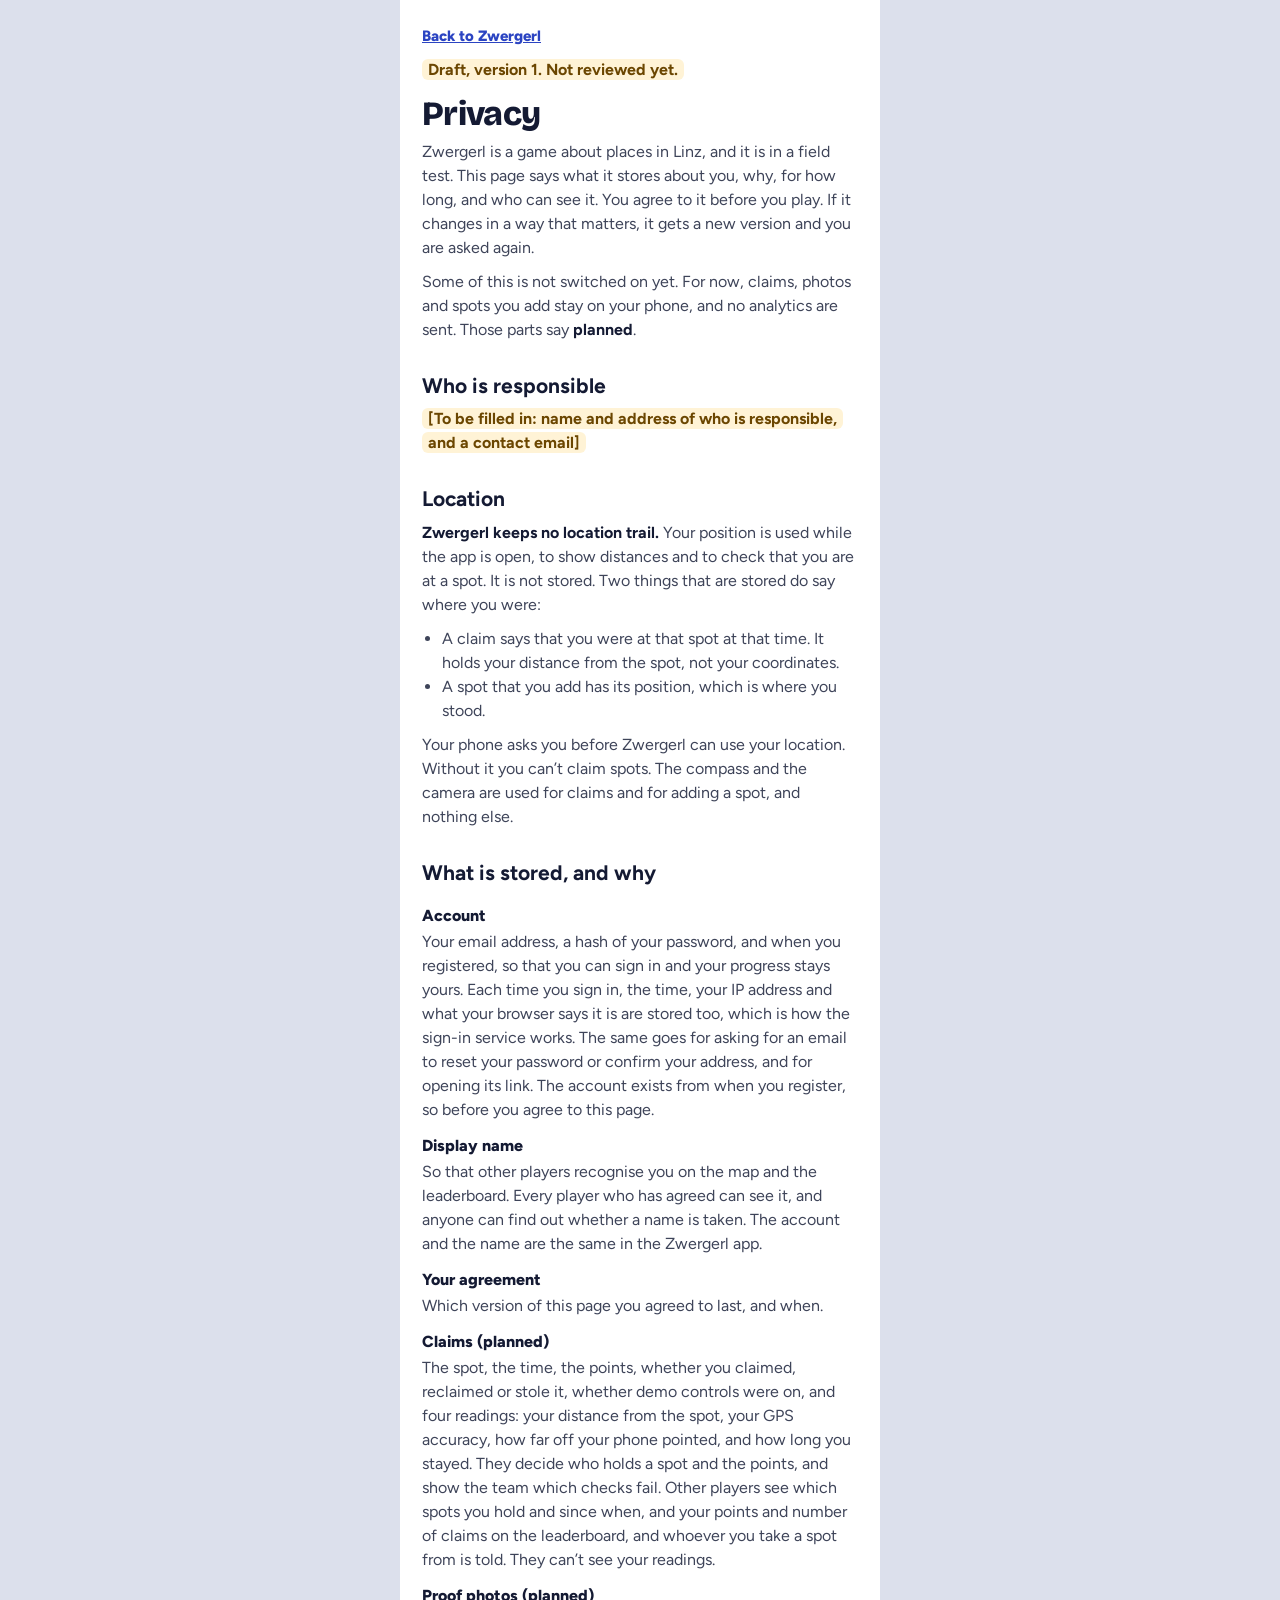
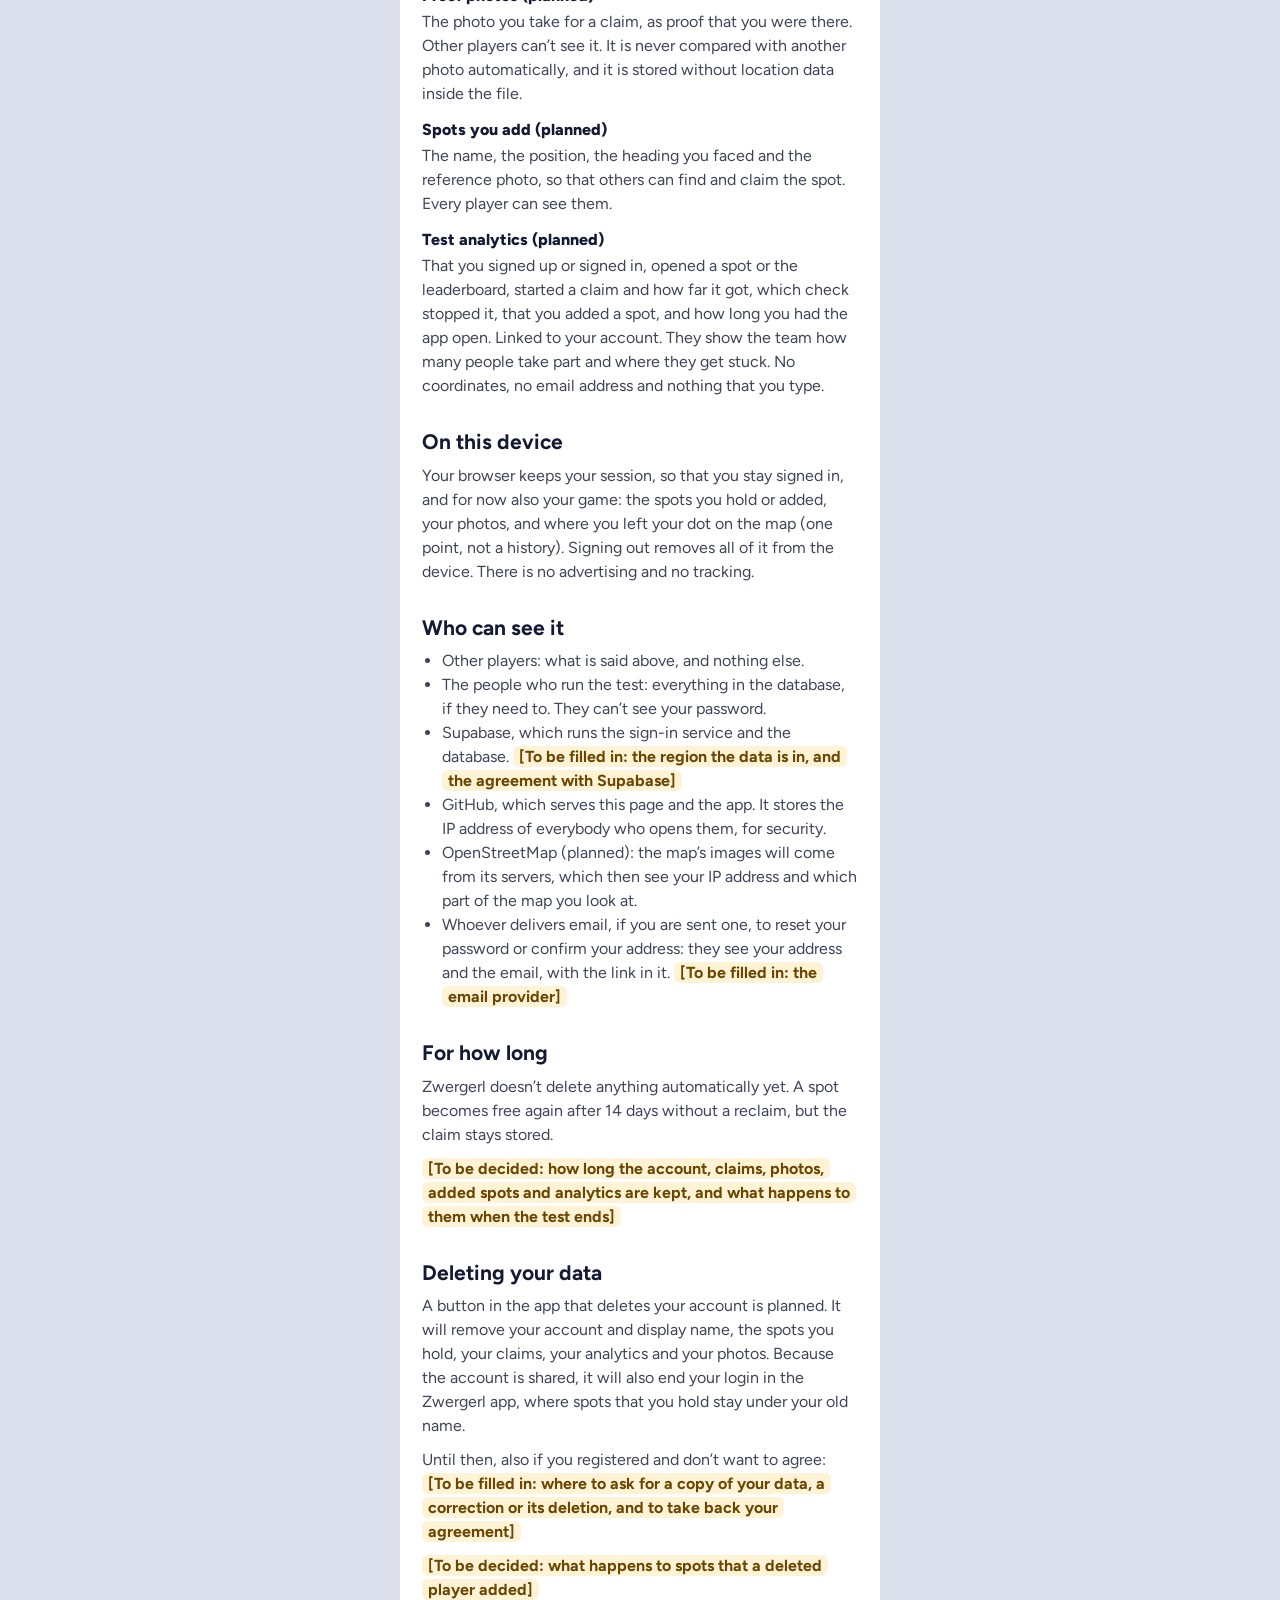
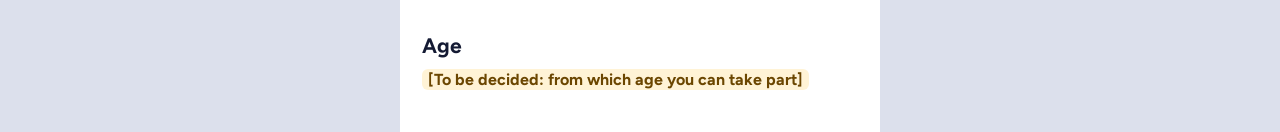
==== privacy.html @ a7a748b4 "Publish 9883a05" ====
<!doctype html>
<html lang="en">
<head>
<meta charset="utf-8">
<meta name="viewport" content="width=device-width, initial-scale=1, viewport-fit=cover">
<meta name="theme-color" content="#2B44C2">
<link rel="icon" href="data:image/svg+xml,%3Csvg xmlns='http://www.w3.org/2000/svg' viewBox='0 0 40 44'%3E%3Cpath d='M20 42C20 42 6 28 6 20a14 14 0 0 1 28 0c0 8-14 22-14 22z' fill='%23FFD21F'/%3E%3Cpath d='M20 1l11 15q-11 4-22 0z' fill='%23E5007D'/%3E%3Ccircle cx='20' cy='24' r='4' fill='%231E3FAE'/%3E%3C/svg%3E">
<link rel="manifest" href="/manifest.webmanifest">
<title>Privacy · Zwergerl Linz</title>
  <link rel="stylesheet" crossorigin href="/assets/styles-BQ8eX4RV.css">
</head>
<body>
<main class="privacy">
  <p><a class="textlink" href="/">Back to Zwergerl</a></p>
  <p><mark>Draft, version 1. Not reviewed yet.</mark></p>
  <h1 class="disp">Privacy</h1>
  <p>Zwergerl is a game about places in Linz, and it is in a field test. This page says what it stores about you, why, for how long, and who can see it. You agree to it before you play. If it changes in a way that matters, it gets a new version and you are asked again.</p>
  <p>Some of this is not switched on yet. For now, claims, photos and spots you add stay on your phone, and no analytics are sent. Those parts say <strong>planned</strong>.</p>

  <h2>Who is responsible</h2>
  <p><mark>[To be filled in: name and address of who is responsible, and a contact email]</mark></p>

  <h2>Location</h2>
  <p><strong>Zwergerl keeps no location trail.</strong> Your position is used while the app is open, to show distances and to check that you are at a spot. It is not stored. Two things that are stored do say where you were:</p>
  <ul>
    <li>A claim says that you were at that spot at that time. It holds your distance from the spot, not your coordinates.</li>
    <li>A spot that you add has its position, which is where you stood.</li>
  </ul>
  <p>Your phone asks you before Zwergerl can use your location. Without it you can’t claim spots. The compass and the camera are used for claims and for adding a spot, and nothing else.</p>

  <h2>What is stored, and why</h2>
  <dl>
    <dt>Account</dt>
    <dd>Your email address, a hash of your password, and when you registered, so that you can sign in and your progress stays yours. Each time you sign in, the time, your IP address and what your browser says it is are stored too, which is how the sign-in service works. The same goes for asking for an email to reset your password or confirm your address, and for opening its link. The account exists from when you register, so before you agree to this page.</dd>
    <dt>Display name</dt>
    <dd>So that other players recognise you on the map and the leaderboard. Every player who has agreed can see it, and anyone can find out whether a name is taken. The account and the name are the same in the Zwergerl app.</dd>
    <dt>Your agreement</dt>
    <dd>Which version of this page you agreed to last, and when.</dd>
    <dt>Claims (planned)</dt>
    <dd>The spot, the time, the points, whether you claimed, reclaimed or stole it, whether demo controls were on, and four readings: your distance from the spot, your GPS accuracy, how far off your phone pointed, and how long you stayed. They decide who holds a spot and the points, and show the team which checks fail. Other players see which spots you hold and since when, and your points and number of claims on the leaderboard, and whoever you take a spot from is told. They can’t see your readings.</dd>
    <dt>Proof photos (planned)</dt>
    <dd>The photo you take for a claim, as proof that you were there. Other players can’t see it. It is never compared with another photo automatically, and it is stored without location data inside the file.</dd>
    <dt>Spots you add (planned)</dt>
    <dd>The name, the position, the heading you faced and the reference photo, so that others can find and claim the spot. Every player can see them.</dd>
    <dt>Test analytics (planned)</dt>
    <dd>That you signed up or signed in, opened a spot or the leaderboard, started a claim and how far it got, which check stopped it, that you added a spot, and how long you had the app open. Linked to your account. They show the team how many people take part and where they get stuck. No coordinates, no email address and nothing that you type.</dd>
  </dl>

  <h2>On this device</h2>
  <p>Your browser keeps your session, so that you stay signed in, and for now also your game: the spots you hold or added, your photos, and where you left your dot on the map (one point, not a history). Signing out removes all of it from the device. There is no advertising and no tracking.</p>

  <h2>Who can see it</h2>
  <ul>
    <li>Other players: what is said above, and nothing else.</li>
    <li>The people who run the test: everything in the database, if they need to. They can’t see your password.</li>
    <li>Supabase, which runs the sign-in service and the database. <mark>[To be filled in: the region the data is in, and the agreement with Supabase]</mark></li>
    <li>GitHub, which serves this page and the app. It stores the IP address of everybody who opens them, for security.</li>
    <li>OpenStreetMap (planned): the map’s images will come from its servers, which then see your IP address and which part of the map you look at.</li>
    <li>Whoever delivers email, if you are sent one, to reset your password or confirm your address: they see your address and the email, with the link in it. <mark>[To be filled in: the email provider]</mark></li>
  </ul>

  <h2>For how long</h2>
  <p>Zwergerl doesn’t delete anything automatically yet. A spot becomes free again after 14 days without a reclaim, but the claim stays stored.</p>
  <p><mark>[To be decided: how long the account, claims, photos, added spots and analytics are kept, and what happens to them when the test ends]</mark></p>

  <h2>Deleting your data</h2>
  <p>A button in the app that deletes your account is planned. It will remove your account and display name, the spots you hold, your claims, your analytics and your photos. Because the account is shared, it will also end your login in the Zwergerl app, where spots that you hold stay under your old name.</p>
  <p>Until then, also if you registered and don’t want to agree: <mark>[To be filled in: where to ask for a copy of your data, a correction or its deletion, and to take back your agreement]</mark></p>
  <p><mark>[To be decided: what happens to spots that a deleted player added]</mark></p>

  <h2>Age</h2>
  <p><mark>[To be decided: from which age you can take part]</mark></p>
</main>
</body>
</html>
---- assets/styles-BQ8eX4RV.css ----
@font-face{font-family:Bricolage Grotesque;font-style:normal;font-weight:600 800;font-display:swap;src:url(/assets/bricolage-grotesque-vietnamese-opsz-normal-D9N6E8K1.woff2)format("woff2");unicode-range:U+102-103,U+110-111,U+128-129,U+168-169,U+1A0-1A1,U+1AF-1B0,U+300-301,U+303-304,U+308-309,U+323,U+329,U+1EA0-1EF9,U+20AB}@font-face{font-family:Bricolage Grotesque;font-style:normal;font-weight:600 800;font-display:swap;src:url(/assets/bricolage-grotesque-latin-ext-opsz-normal-IcJDqblK.woff2)format("woff2");unicode-range:U+100-2BA,U+2BD-2C5,U+2C7-2CC,U+2CE-2D7,U+2DD-2FF,U+304,U+308,U+329,U+1D00-1DBF,U+1E00-1E9F,U+1EF2-1EFF,U+2020,U+20A0-20AB,U+20AD-20C0,U+2113,U+2C60-2C7F,U+A720-A7FF}@font-face{font-family:Bricolage Grotesque;font-style:normal;font-weight:600 800;font-display:swap;src:url(/assets/bricolage-grotesque-latin-opsz-normal-Cre6nC2_.woff2)format("woff2");unicode-range:U+??,U+131,U+152-153,U+2BB-2BC,U+2C6,U+2DA,U+2DC,U+304,U+308,U+329,U+2000-206F,U+20AC,U+2122,U+2191,U+2193,U+2212,U+2215,U+FEFF,U+FFFD}@font-face{font-family:Figtree;font-style:normal;font-weight:400 800;font-display:swap;src:url(/assets/figtree-latin-ext-wght-normal-DCwSJGxG.woff2)format("woff2");unicode-range:U+100-2BA,U+2BD-2C5,U+2C7-2CC,U+2CE-2D7,U+2DD-2FF,U+304,U+308,U+329,U+1D00-1DBF,U+1E00-1E9F,U+1EF2-1EFF,U+2020,U+20A0-20AB,U+20AD-20C0,U+2113,U+2C60-2C7F,U+A720-A7FF}@font-face{font-family:Figtree;font-style:normal;font-weight:400 800;font-display:swap;src:url(/assets/figtree-latin-wght-normal-D_ZTVpCC.woff2)format("woff2");unicode-range:U+??,U+131,U+152-153,U+2BB-2BC,U+2C6,U+2DA,U+2DC,U+304,U+308,U+329,U+2000-206F,U+20AC,U+2122,U+2191,U+2193,U+2212,U+2215,U+FEFF,U+FFFD}:root{--lightningcss-light:initial;--lightningcss-dark: ;color-scheme:light;--blue:#2b44c2;--deep:#1e3fae;--pink:#e5007d;--yellow:#ffd21f;--free:#8e93a3;--up:#d3d6df;--bg:#f3f5fb;--surface:#fff;--soft:#eef0f7;--field:#f8f9fd;--line:#d5d9e6;--line2:#c9cee0;--ink:#141a33;--ink2:#3e4459;--ink3:#565c70;--err:#b3122e;--errbg:#fdecef;--errbd:#f3b7c2;--errfg:#8e0e25;--ok:#1d8a45;--okbg:#e6f4ea;--okfg:#1d6b34;--warnbg:#fff3d6;--warnfg:#6b4600;--warnbd:#f0c36a;--demo:#fff0f7;--demofg:#8a0049;--gembg:#ffe3f1;--ytint:#fff6cc;--cam:#0e1222;--outer:#dce0ec;--display:"Bricolage Grotesque", ui-rounded, "Segoe UI", system-ui, sans-serif;--body:"Figtree", system-ui, -apple-system, "Segoe UI", sans-serif}html,body{height:100%;margin:0}body{padding:env(safe-area-inset-top,0px) 0 env(safe-area-inset-bottom,0px);background:var(--outer);color:var(--ink);font-family:var(--body);-webkit-font-smoothing:antialiased;-webkit-tap-highlight-color:transparent;overscroll-behavior:none;font-size:16px}*{box-sizing:border-box}button,input{font:inherit;color:inherit}button{cursor:pointer}button:disabled{cursor:not-allowed}:focus-visible{outline:3px solid var(--pink);outline-offset:2px}h1,h2,h3,p{margin:0}.app{background:var(--bg);max-width:480px;height:100%;margin:0 auto;position:relative;overflow:hidden}.layer{flex-direction:column;display:flex;position:absolute;inset:0}.scroll{-webkit-overflow-scrolling:touch;overflow-y:auto}.disp{font-family:var(--display);letter-spacing:-.02em;font-weight:800}.btn{background:var(--blue);color:#fff;border:0;border-radius:18px;justify-content:center;align-items:center;gap:10px;width:100%;height:58px;padding:0 16px;font-size:18px;font-weight:800;display:flex}.btn.y{background:var(--yellow);color:var(--ink)}.btn.off{color:#4a4f60;background:#e4e7f0;font-size:17px}.btn2{border:2px solid var(--line2);background:var(--surface);width:100%;height:50px;color:var(--ink);border-radius:16px;justify-content:center;align-items:center;gap:8px;font-size:16px;font-weight:700;display:flex}.demo{border:2px dashed var(--pink);background:var(--demo);width:100%;height:52px;color:var(--demofg);border-radius:16px;justify-content:center;align-items:center;gap:8px;font-size:15px;font-weight:800;display:flex}.circ{background:var(--soft);width:44px;height:44px;color:var(--ink);border:0;border-radius:50%;flex:none;justify-content:center;align-items:center;display:flex}.chip{white-space:nowrap;border-radius:999px;align-items:center;gap:7px;padding:5px 11px;font-size:14px;font-weight:700;display:inline-flex}.field{flex-direction:column;gap:6px;display:flex}.field label{font-size:14px;font-weight:700}.in{border:2px solid var(--line);background:var(--field);height:52px;color:var(--ink);border-radius:14px;width:100%;padding:0 14px;font-size:17px}.in.bad{border-color:var(--err)}.ferr{color:var(--err);font-size:14px;font-weight:600}.alert{background:var(--errbg);border:2px solid var(--errbd);color:var(--errfg);border-radius:14px;align-items:flex-start;gap:10px;padding:12px 14px;font-size:15px;font-weight:600;line-height:1.35;display:flex}.spinner{border:3px solid #ffffff59;border-top-color:#fff;border-radius:50%;flex:none;width:20px;height:20px;animation:.9s linear infinite zspin;display:inline-block}.spinner.dark{border-color:#dde1ee;border-top-color:var(--blue)}@keyframes zspin{to{transform:rotate(360deg)}}@keyframes zpulse{0%{opacity:.75;transform:scale(.5)}to{opacity:0;transform:scale(2.4)}}@keyframes zup{0%{opacity:0;transform:translateY(28px)}to{opacity:1;transform:none}}@keyframes zfade{0%{opacity:0}to{opacity:1}}@keyframes zflash{0%{opacity:.9}to{opacity:0}}@keyframes zpop{0%{opacity:0;transform:scale(.6)}60%{opacity:1;transform:scale(1.08)}to{transform:scale(1)}}@keyframes zshake{0%,to{transform:none}25%{transform:translate(-6px)}75%{transform:translate(6px)}}.zpulse{animation:1.8s ease-out infinite zpulse}.zup{animation:.28s cubic-bezier(.2,.8,.2,1) zup}.zfade{animation:.22s ease-out zfade}.zflash{animation:.5s ease-out forwards zflash}.zpop{animation:.45s cubic-bezier(.2,.8,.2,1) zpop}.zshake{animation:.35s ease-in-out 2 zshake}@media (prefers-reduced-motion:reduce){.zpulse,.zup,.zfade,.zpop,.zshake{animation:none}.spinner{animation-duration:2.5s}}.hero{background:var(--blue);color:#fff;flex:none;padding:52px 28px 76px;position:relative;overflow:hidden}.tp{border:4px solid #fff;border-radius:50% 50% 50% 0;position:absolute;transform:rotate(-45deg)}.authcard{background:var(--surface);border-radius:24px;margin:-48px 16px 16px;padding:20px;position:relative;box-shadow:0 12px 32px #141a331f}.tabs{background:var(--soft);border-radius:14px;grid-template-columns:repeat(2,minmax(0,1fr));gap:4px;padding:4px;display:grid}.tabs button{color:#4a4f60;background:0 0;border:0;border-radius:11px;height:44px;font-size:16px;font-weight:700}.tabs button[aria-pressed=true]{color:var(--ink);background:#fff;box-shadow:0 2px 6px #141a331f}.textlink{color:var(--blue);background:0 0;border:0;padding:10px 4px;font-size:15px;font-weight:800;text-decoration:underline}[data-a=resend]:disabled{color:var(--ink3);text-decoration:none}.consent{color:var(--ink2);flex-direction:column;gap:16px;padding:24px 22px 28px;font-size:16px;line-height:1.45;display:flex}.consent h2,.consent dt,.consent strong{color:var(--ink)}.consent dl{margin:0}.consent dt{font-weight:800}.consent dd{margin:2px 0 14px}.notrail{background:var(--soft);border-radius:18px;gap:12px;padding:14px;display:flex}.notrail svg{flex:none}.tick{background:var(--field);border:2px solid var(--line);min-height:44px;color:var(--ink);border-radius:14px;align-items:flex-start;gap:12px;padding:14px;font-weight:700;display:flex}.tick input{width:24px;height:24px;accent-color:var(--blue);flex:none;margin:0}mark{background:var(--warnbg);color:var(--warnfg);-webkit-box-decoration-break:clone;box-decoration-break:clone;border-radius:6px;padding:1px 6px;font-weight:700}.privacy{background:var(--surface);max-width:480px;min-height:100%;color:var(--ink2);margin:0 auto;padding:24px 22px 40px;font-size:16px;line-height:1.5}.privacy h1{color:var(--ink);margin:14px 0 8px;font-size:34px;line-height:1.05}.privacy h2{color:var(--ink);margin:28px 0 6px;font-size:21px}.privacy strong,.privacy dt{color:var(--ink)}.privacy p+p,.privacy p+ul,.privacy ul+p,.privacy dl+p{margin-top:10px}.privacy ul{margin:0;padding-left:20px}.privacy dt{margin-top:12px;font-weight:800}.privacy dd{margin:2px 0 0}.privacy .textlink{padding-left:0}.stage{width:390px;height:844px;transform:translate(-50%,-50%) scale(var(--s,1));transform-origin:50%;position:absolute;top:50%;left:50%}.stage svg.bg{pointer-events:none;width:790px;height:1244px;position:absolute;top:-200px;left:-200px}.mapbtn{cursor:default;background:0 0;border:0;padding:0;position:absolute;inset:-200px}.pin{background:0 0;border:0;width:44px;height:50px;padding:0;position:absolute}.pinhead{border:2.5px solid #fff;border-radius:50% 50% 50% 0;justify-content:center;align-items:center;width:30px;height:30px;transition:transform .15s;display:flex;position:absolute;top:7px;left:7px}.pindot{border-radius:50%;width:9px;height:9px}.gem{background:var(--pink);border:2px solid #fff;border-radius:2px;width:14px;height:14px;position:absolute;top:0;right:3px;transform:rotate(45deg)}.pinlabel{white-space:nowrap;background:var(--ink);color:#fff;border-radius:10px;padding:5px 10px;font-size:13px;font-weight:700;position:absolute;bottom:52px;left:50%;transform:translate(-50%)}.flash-ring{pointer-events:none;background:#e5007d59;border-radius:50%;width:60px;height:60px;position:absolute;top:-8px;left:-8px}.me{touch-action:none;cursor:grab;width:44px;height:44px;position:absolute}.me .core{background:var(--deep);border:4px solid #fff;border-radius:50%;width:22px;height:22px;position:absolute;top:11px;left:11px;box-shadow:0 2px 8px #141a3366}.me .halo{background:#2b44c259;border-radius:50%;position:absolute;inset:0}.topbar{background:var(--surface);z-index:20;border-radius:22px;flex-direction:column;gap:6px;padding:10px 10px 12px 16px;display:flex;position:absolute;top:12px;left:12px;right:12px;box-shadow:0 8px 24px #141a3324}.sq{background:var(--soft);width:44px;height:44px;color:var(--ink);border:0;border-radius:14px;flex:none;justify-content:center;align-items:center;display:flex}.sq.demo-b{border:2px dashed var(--pink);background:var(--demo);color:#a3005a}.banner{background:var(--surface);z-index:19;border-radius:18px;align-items:center;gap:12px;padding:12px 12px 12px 14px;display:flex;position:absolute;top:130px;left:12px;right:12px;box-shadow:0 6px 18px #141a331f}.fab{background:var(--surface);border:0;border-radius:16px;justify-content:center;align-items:center;width:50px;height:50px;display:flex;box-shadow:0 6px 16px #141a3329}.bottombar{z-index:14;gap:10px;display:flex;position:absolute;bottom:24px;left:12px;right:12px}.bottombar button{border:0;border-radius:20px;justify-content:center;align-items:center;gap:8px;height:60px;font-size:16px;font-weight:800;display:flex;box-shadow:0 8px 20px #141a3329}.sheet{background:var(--surface);z-index:30;border-radius:28px 28px 0 0;max-height:86%;padding:10px 18px 24px;position:absolute;bottom:0;left:0;right:0;overflow-y:auto;box-shadow:0 -10px 30px #141a332e}.grab{background:var(--line);border-radius:3px;width:44px;height:5px;margin:0 auto 10px}.photo{border-radius:18px;height:150px;position:relative;overflow:hidden}.photo img{object-fit:cover;width:100%;height:100%;position:absolute;inset:0}.cap{color:#fff;background:#141a33c7;border-radius:10px;padding:5px 10px;font-size:13px;font-weight:700;position:absolute;bottom:10px;left:10px}.tiles{grid-template-columns:repeat(3,minmax(0,1fr));gap:8px;margin-top:14px;display:grid}.tile{background:var(--bg);border-radius:14px;min-width:0;padding:10px 12px}.tile .k{color:var(--ink3);text-transform:uppercase;letter-spacing:.06em;font-size:12px;font-weight:700}.tile .v{white-space:nowrap;margin-top:2px;font-size:22px;font-weight:800}.tile .s{color:var(--ink3);font-size:12px;font-weight:600}.scrim{z-index:40;background:#141a3373;border:0;width:100%;position:absolute;inset:0}.panel{z-index:41;border-radius:28px 28px 0 0;max-height:88%;padding:18px 16px 24px;position:absolute;bottom:0;left:0;right:0;overflow-y:auto}.opt{border:2px solid var(--line2);height:44px;color:var(--ink);background:#fff;border-radius:12px;padding:0 14px;font-size:15px;font-weight:700}.opt[aria-pressed=true]{background:var(--ink);color:#fff;border-color:var(--ink)}.toast{z-index:90;background:var(--ink);color:#fff;text-align:center;border-radius:14px;width:max-content;max-width:min(330px,100% - 32px);padding:12px 16px;font-size:15px;font-weight:700;position:absolute;top:132px;left:50%;transform:translate(-50%);box-shadow:0 8px 24px #141a334d}.toast.hot{background:var(--pink)}.flowhead{background:#fff;flex:none;padding:14px 16px 10px;box-shadow:0 2px 10px #141a330f}.steps{grid-template-columns:repeat(5,minmax(0,1fr));gap:5px;margin-top:12px;display:grid}.steps span.bar{border-radius:3px;height:6px;transition:background .3s;display:block}.steps span.lb{margin-top:4px;font-size:12px;display:block}.flowbody{flex-direction:column;flex:1;padding:20px 18px 24px;display:flex;overflow-y:auto}.card{background:#fff;border-radius:24px;padding:24px 20px;box-shadow:0 6px 18px #141a330f}.big{font-family:var(--display);letter-spacing:-.03em;font-weight:800;line-height:1.05}.stepTitle{margin:24px 0 6px;font-size:22px;font-weight:800}.stepText{color:var(--ink2);font-size:16px;line-height:1.45}.grow{flex:1;min-height:12px}.dial{background:var(--bg);touch-action:none;cursor:grab;border:3px solid #dde1ee;border-radius:50%;width:240px;height:240px;margin:0 auto;position:relative}.dial .cd{color:var(--ink3);font-size:14px;font-weight:700;position:absolute}.check{background:#fff;border:2px solid #0000;border-radius:16px;align-items:center;gap:12px;padding:14px;display:flex}.ck{color:#fff;border-radius:50%;flex:none;justify-content:center;align-items:center;width:32px;height:32px;display:flex}.camwin{border-radius:22px;flex:1;min-height:260px;margin:0 10px;position:relative;overflow:hidden}.camwin img{object-fit:cover;width:100%;height:100%;position:absolute;inset:0}.corner{border:0 solid #fff;width:32px;height:32px;position:absolute}.shutter{background:0 0;border:5px solid #fff;border-radius:50%;width:80px;height:80px;padding:5px}.shutter span{background:#fff;border-radius:50%;width:100%;height:100%;display:block}.vh{clip:rect(0 0 0 0);white-space:nowrap;width:1px;height:1px;position:absolute;overflow:hidden}.dirs{grid-template-columns:repeat(4,minmax(0,1fr));gap:8px;display:grid}
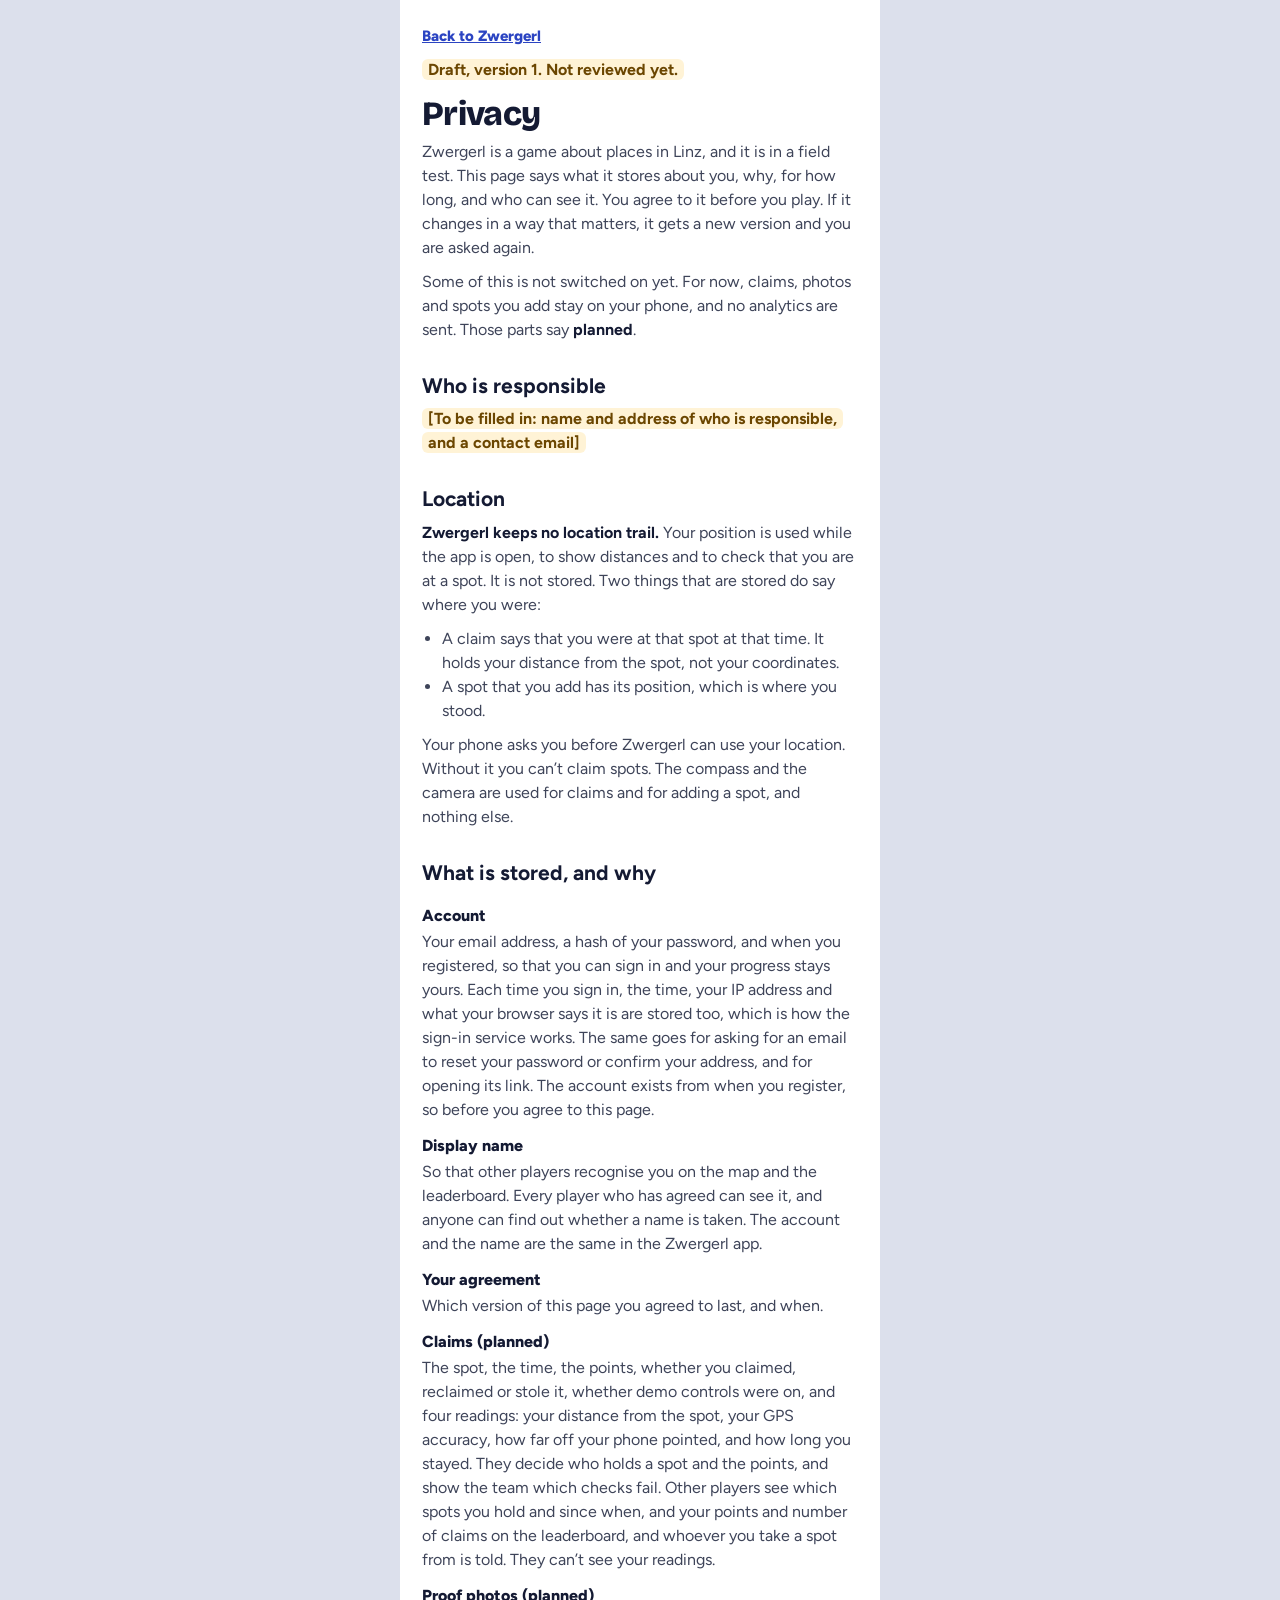
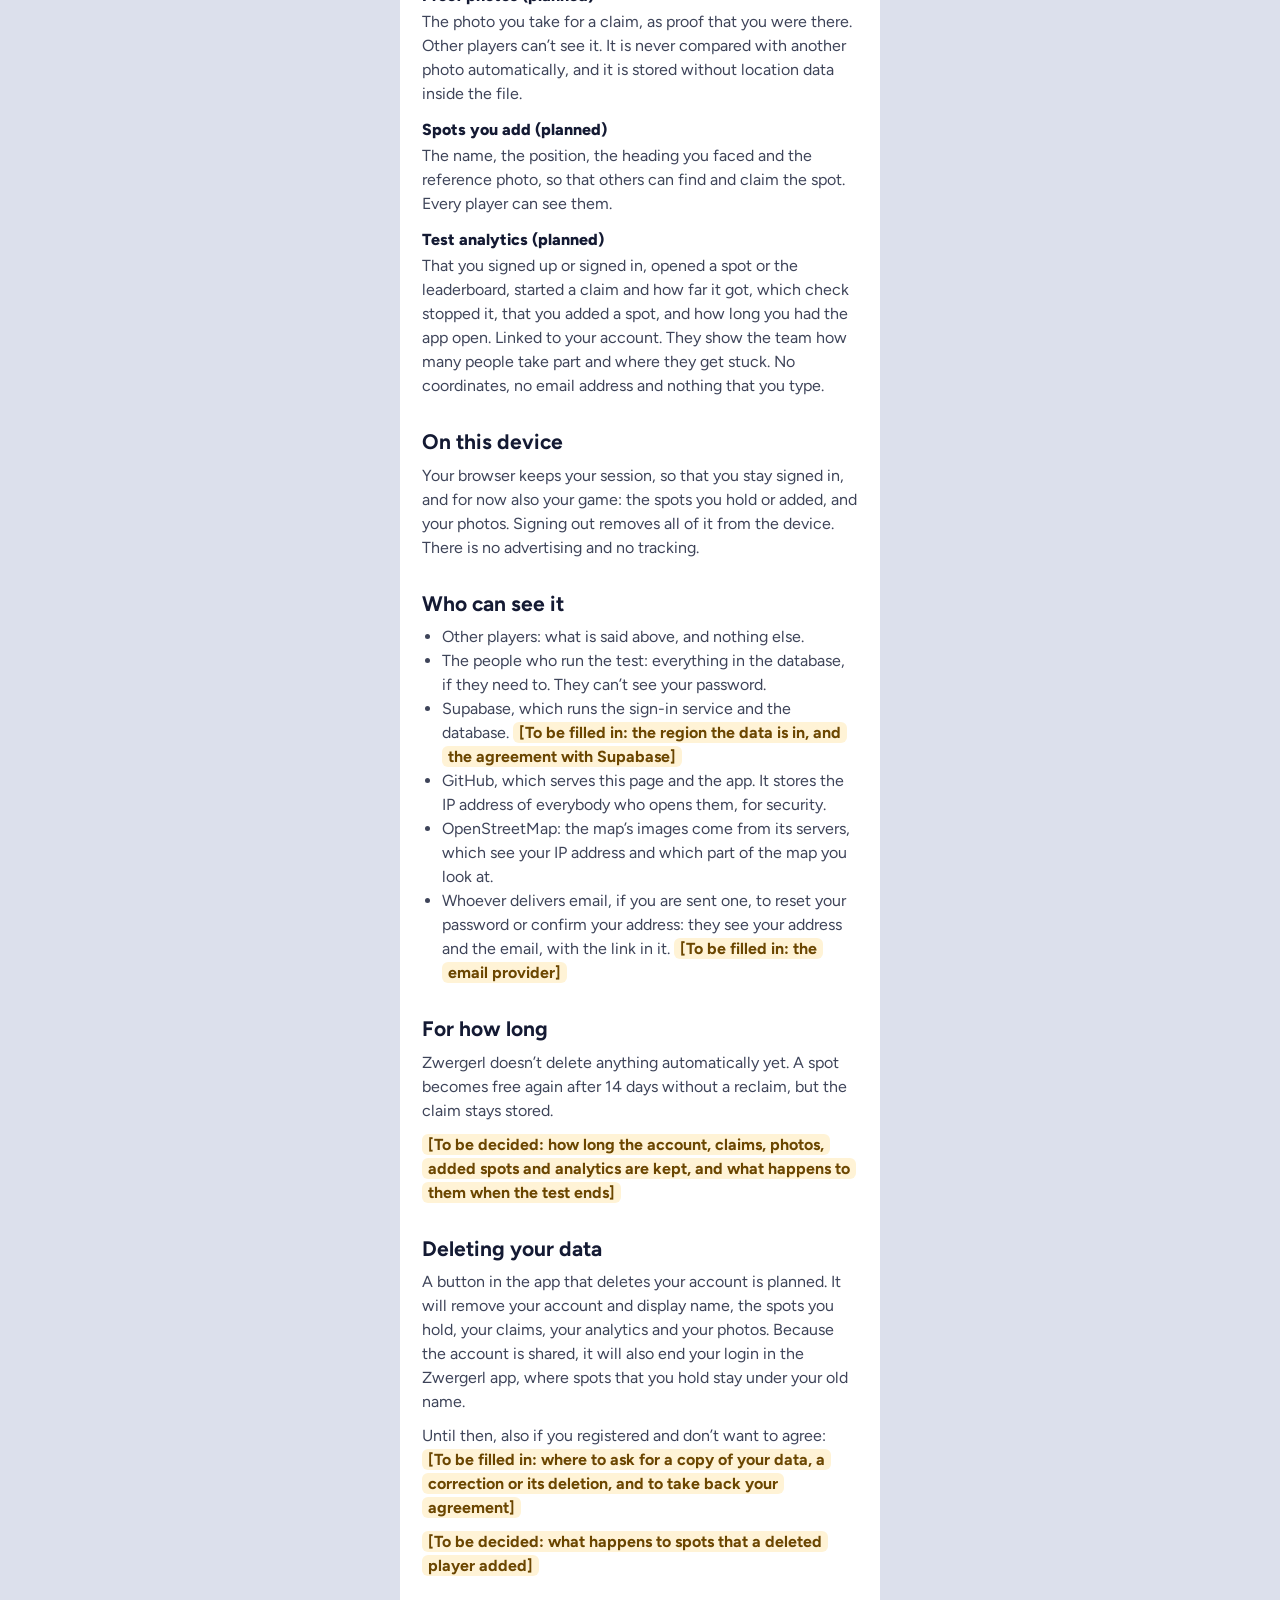
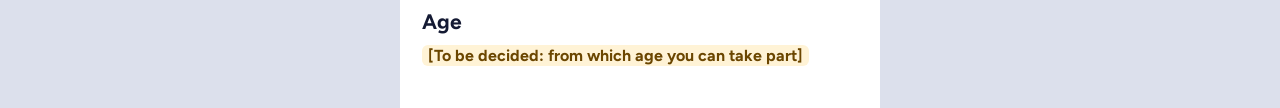
==== commit 75c1c9ef: "Publish 68c2ad8" ====
--- a/privacy.html
+++ b/privacy.html
@@ -7,7 +7,7 @@
 <link rel="icon" href="data:image/svg+xml,%3Csvg xmlns='http://www.w3.org/2000/svg' viewBox='0 0 40 44'%3E%3Cpath d='M20 42C20 42 6 28 6 20a14 14 0 0 1 28 0c0 8-14 22-14 22z' fill='%23FFD21F'/%3E%3Cpath d='M20 1l11 15q-11 4-22 0z' fill='%23E5007D'/%3E%3Ccircle cx='20' cy='24' r='4' fill='%231E3FAE'/%3E%3C/svg%3E">
 <link rel="manifest" href="/manifest.webmanifest">
 <title>Privacy · Zwergerl Linz</title>
-  <link rel="stylesheet" crossorigin href="/assets/styles-BQ8eX4RV.css">
+  <link rel="stylesheet" crossorigin href="/assets/styles-Cms2jgOM.css">
 </head>
 <body>
 <main class="privacy">
@@ -47,7 +47,7 @@
   </dl>
 
   <h2>On this device</h2>
-  <p>Your browser keeps your session, so that you stay signed in, and for now also your game: the spots you hold or added, your photos, and where you left your dot on the map (one point, not a history). Signing out removes all of it from the device. There is no advertising and no tracking.</p>
+  <p>Your browser keeps your session, so that you stay signed in, and for now also your game: the spots you hold or added, and your photos. Signing out removes all of it from the device. There is no advertising and no tracking.</p>
 
   <h2>Who can see it</h2>
   <ul>
@@ -55,7 +55,7 @@
     <li>The people who run the test: everything in the database, if they need to. They can’t see your password.</li>
     <li>Supabase, which runs the sign-in service and the database. <mark>[To be filled in: the region the data is in, and the agreement with Supabase]</mark></li>
     <li>GitHub, which serves this page and the app. It stores the IP address of everybody who opens them, for security.</li>
-    <li>OpenStreetMap (planned): the map’s images will come from its servers, which then see your IP address and which part of the map you look at.</li>
+    <li>OpenStreetMap: the map’s images come from its servers, which see your IP address and which part of the map you look at.</li>
     <li>Whoever delivers email, if you are sent one, to reset your password or confirm your address: they see your address and the email, with the link in it. <mark>[To be filled in: the email provider]</mark></li>
   </ul>
 
--- a/assets/styles-Cms2jgOM.css
+++ b/assets/styles-Cms2jgOM.css
@@ -0,0 +1 @@
+.leaflet-pane,.leaflet-tile,.leaflet-marker-icon,.leaflet-marker-shadow,.leaflet-tile-container,.leaflet-pane>svg,.leaflet-pane>canvas,.leaflet-zoom-box,.leaflet-image-layer,.leaflet-layer{position:absolute;top:0;left:0}.leaflet-container{overflow:hidden}.leaflet-tile,.leaflet-marker-icon,.leaflet-marker-shadow{-webkit-user-select:none;user-select:none;-webkit-user-drag:none}.leaflet-tile::selection{background:0 0}.leaflet-safari .leaflet-tile{image-rendering:-webkit-optimize-contrast}.leaflet-safari .leaflet-tile-container{-webkit-transform-origin:0 0;width:1600px;height:1600px}.leaflet-marker-icon,.leaflet-marker-shadow{display:block}.leaflet-container .leaflet-overlay-pane svg{max-width:none!important;max-height:none!important}.leaflet-container .leaflet-marker-pane img,.leaflet-container .leaflet-shadow-pane img,.leaflet-container .leaflet-tile-pane img,.leaflet-container img.leaflet-image-layer,.leaflet-container .leaflet-tile{width:auto;padding:0;max-width:none!important;max-height:none!important}.leaflet-container img.leaflet-tile{mix-blend-mode:plus-lighter}.leaflet-container.leaflet-touch-zoom{-ms-touch-action:pan-x pan-y;touch-action:pan-x pan-y}.leaflet-container.leaflet-touch-drag{-ms-touch-action:pinch-zoom;touch-action:none;touch-action:pinch-zoom}.leaflet-container.leaflet-touch-drag.leaflet-touch-zoom{-ms-touch-action:none;touch-action:none}.leaflet-container{-webkit-tap-highlight-color:transparent}.leaflet-container a{-webkit-tap-highlight-color:#33b5e566}.leaflet-tile{filter:inherit;visibility:hidden}.leaflet-tile-loaded{visibility:inherit}.leaflet-zoom-box{box-sizing:border-box;z-index:800;width:0;height:0}.leaflet-overlay-pane svg{-moz-user-select:none}.leaflet-pane{z-index:400}.leaflet-tile-pane{z-index:200}.leaflet-overlay-pane{z-index:400}.leaflet-shadow-pane{z-index:500}.leaflet-marker-pane{z-index:600}.leaflet-tooltip-pane{z-index:650}.leaflet-popup-pane{z-index:700}.leaflet-map-pane canvas{z-index:100}.leaflet-map-pane svg{z-index:200}.leaflet-vml-shape{width:1px;height:1px}.lvml{behavior:url(#default#VML);display:inline-block;position:absolute}.leaflet-control{z-index:800;pointer-events:visiblePainted;pointer-events:auto;position:relative}.leaflet-top,.leaflet-bottom{z-index:1000;pointer-events:none;position:absolute}.leaflet-top{top:0}.leaflet-right{right:0}.leaflet-bottom{bottom:0}.leaflet-left{left:0}.leaflet-control{float:left;clear:both}.leaflet-right .leaflet-control{float:right}.leaflet-top .leaflet-control{margin-top:10px}.leaflet-bottom .leaflet-control{margin-bottom:10px}.leaflet-left .leaflet-control{margin-left:10px}.leaflet-right .leaflet-control{margin-right:10px}.leaflet-fade-anim .leaflet-popup{opacity:0;transition:opacity .2s linear}.leaflet-fade-anim .leaflet-map-pane .leaflet-popup{opacity:1}.leaflet-zoom-animated{transform-origin:0 0}svg.leaflet-zoom-animated{will-change:transform}.leaflet-zoom-anim .leaflet-zoom-animated{-webkit-transition:-webkit-transform .25s cubic-bezier(0,0,.25,1);-moz-transition:-moz-transform .25s cubic-bezier(0,0,.25,1);transition:transform .25s cubic-bezier(0,0,.25,1)}.leaflet-zoom-anim .leaflet-tile,.leaflet-pan-anim .leaflet-tile{transition:none}.leaflet-zoom-anim .leaflet-zoom-hide{visibility:hidden}.leaflet-interactive{cursor:pointer}.leaflet-grab{cursor:-webkit-grab;cursor:-moz-grab;cursor:grab}.leaflet-crosshair,.leaflet-crosshair .leaflet-interactive{cursor:crosshair}.leaflet-popup-pane,.leaflet-control{cursor:auto}.leaflet-dragging .leaflet-grab,.leaflet-dragging .leaflet-grab .leaflet-interactive,.leaflet-dragging .leaflet-marker-draggable{cursor:move;cursor:-webkit-grabbing;cursor:-moz-grabbing;cursor:grabbing}.leaflet-marker-icon,.leaflet-marker-shadow,.leaflet-image-layer,.leaflet-pane>svg path,.leaflet-tile-container{pointer-events:none}.leaflet-marker-icon.leaflet-interactive,.leaflet-image-layer.leaflet-interactive,.leaflet-pane>svg path.leaflet-interactive,svg.leaflet-image-layer.leaflet-interactive path{pointer-events:visiblePainted;pointer-events:auto}.leaflet-container{outline-offset:1px;background:#ddd}.leaflet-container a{color:#0078a8}.leaflet-zoom-box{background:#ffffff80;border:2px dotted #38f}.leaflet-container{font-family:Helvetica Neue,Arial,Helvetica,sans-serif;font-size:.75rem;line-height:1.5}.leaflet-bar{border-radius:4px;box-shadow:0 1px 5px #000000a6}.leaflet-bar a{text-align:center;color:#000;background-color:#fff;border-bottom:1px solid #ccc;width:26px;height:26px;line-height:26px;text-decoration:none;display:block}.leaflet-bar a,.leaflet-control-layers-toggle{background-position:50%;background-repeat:no-repeat;display:block}.leaflet-bar a:hover,.leaflet-bar a:focus{background-color:#f4f4f4}.leaflet-bar a:first-child{border-top-left-radius:4px;border-top-right-radius:4px}.leaflet-bar a:last-child{border-bottom:none;border-bottom-right-radius:4px;border-bottom-left-radius:4px}.leaflet-bar a.leaflet-disabled{cursor:default;color:#bbb;background-color:#f4f4f4}.leaflet-touch .leaflet-bar a{width:30px;height:30px;line-height:30px}.leaflet-touch .leaflet-bar a:first-child{border-top-left-radius:2px;border-top-right-radius:2px}.leaflet-touch .leaflet-bar a:last-child{border-bottom-right-radius:2px;border-bottom-left-radius:2px}.leaflet-control-zoom-in,.leaflet-control-zoom-out{text-indent:1px;font:700 18px Lucida Console,Monaco,monospace}.leaflet-touch .leaflet-control-zoom-in,.leaflet-touch .leaflet-control-zoom-out{font-size:22px}.leaflet-control-layers{background:#fff;border-radius:5px;box-shadow:0 1px 5px #0006}.leaflet-control-layers-toggle{background-image:url([data-uri]);width:36px;height:36px}.leaflet-retina .leaflet-control-layers-toggle{background-image:url([data-uri]);background-size:26px 26px}.leaflet-touch .leaflet-control-layers-toggle{width:44px;height:44px}.leaflet-control-layers .leaflet-control-layers-list,.leaflet-control-layers-expanded .leaflet-control-layers-toggle{display:none}.leaflet-control-layers-expanded .leaflet-control-layers-list{display:block;position:relative}.leaflet-control-layers-expanded{color:#333;background:#fff;padding:6px 10px 6px 6px}.leaflet-control-layers-scrollbar{padding-right:5px;overflow:hidden scroll}.leaflet-control-layers-selector{margin-top:2px;position:relative;top:1px}.leaflet-control-layers label{font-size:1.08333em;display:block}.leaflet-control-layers-separator{border-top:1px solid #ddd;height:0;margin:5px -10px 5px -6px}.leaflet-default-icon-path{background-image:url([data-uri])}.leaflet-container .leaflet-control-attribution{background:#fffc;margin:0}.leaflet-control-attribution,.leaflet-control-scale-line{color:#333;padding:0 5px;line-height:1.4}.leaflet-control-attribution a{text-decoration:none}.leaflet-control-attribution a:hover,.leaflet-control-attribution a:focus{text-decoration:underline}.leaflet-attribution-flag{width:1em;height:.6669em;vertical-align:baseline!important;display:inline!important}.leaflet-left .leaflet-control-scale{margin-left:5px}.leaflet-bottom .leaflet-control-scale{margin-bottom:5px}.leaflet-control-scale-line{white-space:nowrap;box-sizing:border-box;text-shadow:1px 1px #fff;background:#fffc;border:2px solid #777;border-top:none;padding:2px 5px 1px;line-height:1.1}.leaflet-control-scale-line:not(:first-child){border-top:2px solid #777;border-bottom:none;margin-top:-2px}.leaflet-control-scale-line:not(:first-child):not(:last-child){border-bottom:2px solid #777}.leaflet-touch .leaflet-control-attribution,.leaflet-touch .leaflet-control-layers,.leaflet-touch .leaflet-bar{box-shadow:none}.leaflet-touch .leaflet-control-layers,.leaflet-touch .leaflet-bar{background-clip:padding-box;border:2px solid #0003}.leaflet-popup{text-align:center;margin-bottom:20px;position:absolute}.leaflet-popup-content-wrapper{text-align:left;border-radius:12px;padding:1px}.leaflet-popup-content{min-height:1px;margin:13px 24px 13px 20px;font-size:1.08333em;line-height:1.3}.leaflet-popup-content p{margin:1.3em 0}.leaflet-popup-tip-container{pointer-events:none;width:40px;height:20px;margin-top:-1px;margin-left:-20px;position:absolute;left:50%;overflow:hidden}.leaflet-popup-tip{pointer-events:auto;width:17px;height:17px;margin:-10px auto 0;padding:1px;transform:rotate(45deg)}.leaflet-popup-content-wrapper,.leaflet-popup-tip{color:#333;background:#fff;box-shadow:0 3px 14px #0006}.leaflet-container a.leaflet-popup-close-button{text-align:center;color:#757575;background:0 0;border:none;width:24px;height:24px;font:16px/24px Tahoma,Verdana,sans-serif;text-decoration:none;position:absolute;top:0;right:0}.leaflet-container a.leaflet-popup-close-button:hover,.leaflet-container a.leaflet-popup-close-button:focus{color:#585858}.leaflet-popup-scrolled{overflow:auto}.leaflet-oldie .leaflet-popup-content-wrapper{-ms-zoom:1}.leaflet-oldie .leaflet-popup-tip{-ms-filter:"progid:DXImageTransform.Microsoft.Matrix(M11=0.70710678, M12=0.70710678, M21=-0.70710678, M22=0.70710678)";width:24px;filter:progid:DXImageTransform.Microsoft.Matrix(M11=.707107, M12=.707107, M21=-.707107, M22=.707107);margin:0 auto}.leaflet-oldie .leaflet-control-zoom,.leaflet-oldie .leaflet-control-layers,.leaflet-oldie .leaflet-popup-content-wrapper,.leaflet-oldie .leaflet-popup-tip{border:1px solid #999}.leaflet-div-icon{background:#fff;border:1px solid #666}.leaflet-tooltip{color:#222;white-space:nowrap;-webkit-user-select:none;user-select:none;pointer-events:none;background-color:#fff;border:1px solid #fff;border-radius:3px;padding:6px;position:absolute;box-shadow:0 1px 3px #0006}.leaflet-tooltip.leaflet-interactive{cursor:pointer;pointer-events:auto}.leaflet-tooltip-top:before,.leaflet-tooltip-bottom:before,.leaflet-tooltip-left:before,.leaflet-tooltip-right:before{pointer-events:none;content:"";background:0 0;border:6px solid #0000;position:absolute}.leaflet-tooltip-bottom{margin-top:6px}.leaflet-tooltip-top{margin-top:-6px}.leaflet-tooltip-bottom:before,.leaflet-tooltip-top:before{margin-left:-6px;left:50%}.leaflet-tooltip-top:before{border-top-color:#fff;margin-bottom:-12px;bottom:0}.leaflet-tooltip-bottom:before{border-bottom-color:#fff;margin-top:-12px;margin-left:-6px;top:0}.leaflet-tooltip-left{margin-left:-6px}.leaflet-tooltip-right{margin-left:6px}.leaflet-tooltip-left:before,.leaflet-tooltip-right:before{margin-top:-6px;top:50%}.leaflet-tooltip-left:before{border-left-color:#fff;margin-right:-12px;right:0}.leaflet-tooltip-right:before{border-right-color:#fff;margin-left:-12px;left:0}@media print{.leaflet-control{-webkit-print-color-adjust:exact;print-color-adjust:exact}}@font-face{font-family:Bricolage Grotesque;font-style:normal;font-weight:600 800;font-display:swap;src:url(/assets/bricolage-grotesque-vietnamese-opsz-normal-D9N6E8K1.woff2)format("woff2");unicode-range:U+102-103,U+110-111,U+128-129,U+168-169,U+1A0-1A1,U+1AF-1B0,U+300-301,U+303-304,U+308-309,U+323,U+329,U+1EA0-1EF9,U+20AB}@font-face{font-family:Bricolage Grotesque;font-style:normal;font-weight:600 800;font-display:swap;src:url(/assets/bricolage-grotesque-latin-ext-opsz-normal-IcJDqblK.woff2)format("woff2");unicode-range:U+100-2BA,U+2BD-2C5,U+2C7-2CC,U+2CE-2D7,U+2DD-2FF,U+304,U+308,U+329,U+1D00-1DBF,U+1E00-1E9F,U+1EF2-1EFF,U+2020,U+20A0-20AB,U+20AD-20C0,U+2113,U+2C60-2C7F,U+A720-A7FF}@font-face{font-family:Bricolage Grotesque;font-style:normal;font-weight:600 800;font-display:swap;src:url(/assets/bricolage-grotesque-latin-opsz-normal-Cre6nC2_.woff2)format("woff2");unicode-range:U+??,U+131,U+152-153,U+2BB-2BC,U+2C6,U+2DA,U+2DC,U+304,U+308,U+329,U+2000-206F,U+20AC,U+2122,U+2191,U+2193,U+2212,U+2215,U+FEFF,U+FFFD}@font-face{font-family:Figtree;font-style:normal;font-weight:400 800;font-display:swap;src:url(/assets/figtree-latin-ext-wght-normal-DCwSJGxG.woff2)format("woff2");unicode-range:U+100-2BA,U+2BD-2C5,U+2C7-2CC,U+2CE-2D7,U+2DD-2FF,U+304,U+308,U+329,U+1D00-1DBF,U+1E00-1E9F,U+1EF2-1EFF,U+2020,U+20A0-20AB,U+20AD-20C0,U+2113,U+2C60-2C7F,U+A720-A7FF}@font-face{font-family:Figtree;font-style:normal;font-weight:400 800;font-display:swap;src:url(/assets/figtree-latin-wght-normal-D_ZTVpCC.woff2)format("woff2");unicode-range:U+??,U+131,U+152-153,U+2BB-2BC,U+2C6,U+2DA,U+2DC,U+304,U+308,U+329,U+2000-206F,U+20AC,U+2122,U+2191,U+2193,U+2212,U+2215,U+FEFF,U+FFFD}:root{--lightningcss-light:initial;--lightningcss-dark: ;color-scheme:light;--blue:#2b44c2;--deep:#1e3fae;--pink:#e5007d;--yellow:#ffd21f;--free:#8e93a3;--up:#d3d6df;--bg:#f3f5fb;--surface:#fff;--soft:#eef0f7;--field:#f8f9fd;--line:#d5d9e6;--line2:#c9cee0;--ink:#141a33;--ink2:#3e4459;--ink3:#565c70;--err:#b3122e;--errbg:#fdecef;--errbd:#f3b7c2;--errfg:#8e0e25;--ok:#1d8a45;--okbg:#e6f4ea;--okfg:#1d6b34;--warnbg:#fff3d6;--warnfg:#6b4600;--warnbd:#f0c36a;--demo:#fff0f7;--demofg:#8a0049;--gembg:#ffe3f1;--ytint:#fff6cc;--cam:#0e1222;--outer:#dce0ec;--display:"Bricolage Grotesque", ui-rounded, "Segoe UI", system-ui, sans-serif;--body:"Figtree", system-ui, -apple-system, "Segoe UI", sans-serif}html,body{height:100%;margin:0}body{padding:env(safe-area-inset-top,0px) 0 env(safe-area-inset-bottom,0px);background:var(--outer);color:var(--ink);font-family:var(--body);-webkit-font-smoothing:antialiased;-webkit-tap-highlight-color:transparent;overscroll-behavior:none;font-size:16px}*{box-sizing:border-box}button,input{font:inherit;color:inherit}button{cursor:pointer}button:disabled{cursor:not-allowed}:focus-visible{outline:3px solid var(--pink);outline-offset:2px}h1,h2,h3,p{margin:0}.app{background:var(--bg);max-width:480px;height:100%;margin:0 auto;position:relative;overflow:hidden}.layer{flex-direction:column;display:flex;position:absolute;inset:0}.scroll{-webkit-overflow-scrolling:touch;overflow-y:auto}.disp{font-family:var(--display);letter-spacing:-.02em;font-weight:800}.btn{background:var(--blue);color:#fff;border:0;border-radius:18px;justify-content:center;align-items:center;gap:10px;width:100%;height:58px;padding:0 16px;font-size:18px;font-weight:800;display:flex}.btn.y{background:var(--yellow);color:var(--ink)}.btn.off{color:#4a4f60;background:#e4e7f0;font-size:17px}.btn2{border:2px solid var(--line2);background:var(--surface);width:100%;height:50px;color:var(--ink);border-radius:16px;justify-content:center;align-items:center;gap:8px;font-size:16px;font-weight:700;display:flex}.demo{border:2px dashed var(--pink);background:var(--demo);width:100%;height:52px;color:var(--demofg);border-radius:16px;justify-content:center;align-items:center;gap:8px;font-size:15px;font-weight:800;display:flex}.circ{background:var(--soft);width:44px;height:44px;color:var(--ink);border:0;border-radius:50%;flex:none;justify-content:center;align-items:center;display:flex}.chip{white-space:nowrap;border-radius:999px;align-items:center;gap:7px;padding:5px 11px;font-size:14px;font-weight:700;display:inline-flex}.field{flex-direction:column;gap:6px;display:flex}.field label{font-size:14px;font-weight:700}.in{border:2px solid var(--line);background:var(--field);height:52px;color:var(--ink);border-radius:14px;width:100%;padding:0 14px;font-size:17px}.in.bad{border-color:var(--err)}.ferr{color:var(--err);font-size:14px;font-weight:600}.alert{background:var(--errbg);border:2px solid var(--errbd);color:var(--errfg);border-radius:14px;align-items:flex-start;gap:10px;padding:12px 14px;font-size:15px;font-weight:600;line-height:1.35;display:flex}.spinner{border:3px solid #ffffff59;border-top-color:#fff;border-radius:50%;flex:none;width:20px;height:20px;animation:.9s linear infinite zspin;display:inline-block}.spinner.dark{border-color:#dde1ee;border-top-color:var(--blue)}@keyframes zspin{to{transform:rotate(360deg)}}@keyframes zpulse{0%{opacity:.75;transform:scale(.5)}to{opacity:0;transform:scale(2.4)}}@keyframes zup{0%{opacity:0;transform:translateY(28px)}to{opacity:1;transform:none}}@keyframes zfade{0%{opacity:0}to{opacity:1}}@keyframes zflash{0%{opacity:.9}to{opacity:0}}@keyframes zpop{0%{opacity:0;transform:scale(.6)}60%{opacity:1;transform:scale(1.08)}to{transform:scale(1)}}@keyframes zshake{0%,to{transform:none}25%{transform:translate(-6px)}75%{transform:translate(6px)}}.zpulse{animation:1.8s ease-out infinite zpulse}.zup{animation:.28s cubic-bezier(.2,.8,.2,1) zup}.zfade{animation:.22s ease-out zfade}.zflash{animation:.5s ease-out forwards zflash}.zpop{animation:.45s cubic-bezier(.2,.8,.2,1) zpop}.zshake{animation:.35s ease-in-out 2 zshake}@media (prefers-reduced-motion:reduce){.zpulse,.zup,.zfade,.zpop,.zshake{animation:none}.spinner{animation-duration:2.5s}}.hero{background:var(--blue);color:#fff;flex:none;padding:52px 28px 76px;position:relative;overflow:hidden}.tp{border:4px solid #fff;border-radius:50% 50% 50% 0;position:absolute;transform:rotate(-45deg)}.authcard{background:var(--surface);border-radius:24px;margin:-48px 16px 16px;padding:20px;position:relative;box-shadow:0 12px 32px #141a331f}.tabs{background:var(--soft);border-radius:14px;grid-template-columns:repeat(2,minmax(0,1fr));gap:4px;padding:4px;display:grid}.tabs button{color:#4a4f60;background:0 0;border:0;border-radius:11px;height:44px;font-size:16px;font-weight:700}.tabs button[aria-pressed=true]{color:var(--ink);background:#fff;box-shadow:0 2px 6px #141a331f}.textlink{color:var(--blue);background:0 0;border:0;padding:10px 4px;font-size:15px;font-weight:800;text-decoration:underline}[data-a=resend]:disabled{color:var(--ink3);text-decoration:none}.consent{color:var(--ink2);flex-direction:column;gap:16px;padding:24px 22px 28px;font-size:16px;line-height:1.45;display:flex}.consent h2,.consent dt,.consent strong{color:var(--ink)}.consent dl{margin:0}.consent dt{font-weight:800}.consent dd{margin:2px 0 14px}.notrail{background:var(--soft);border-radius:18px;gap:12px;padding:14px;display:flex}.notrail svg{flex:none}.tick{background:var(--field);border:2px solid var(--line);min-height:44px;color:var(--ink);border-radius:14px;align-items:flex-start;gap:12px;padding:14px;font-weight:700;display:flex}.tick input{width:24px;height:24px;accent-color:var(--blue);flex:none;margin:0}mark{background:var(--warnbg);color:var(--warnfg);-webkit-box-decoration-break:clone;box-decoration-break:clone;border-radius:6px;padding:1px 6px;font-weight:700}.privacy{background:var(--surface);max-width:480px;min-height:100%;color:var(--ink2);margin:0 auto;padding:24px 22px 40px;font-size:16px;line-height:1.5}.privacy h1{color:var(--ink);margin:14px 0 8px;font-size:34px;line-height:1.05}.privacy h2{color:var(--ink);margin:28px 0 6px;font-size:21px}.privacy strong,.privacy dt{color:var(--ink)}.privacy p+p,.privacy p+ul,.privacy ul+p,.privacy dl+p{margin-top:10px}.privacy ul{margin:0;padding-left:20px}.privacy dt{margin-top:12px;font-weight:800}.privacy dd{margin:2px 0 0}.privacy .textlink{padding-left:0}#map{isolation:isolate;background:#e8ebf3;position:absolute;inset:0}#map>.leaflet-container{height:100%;font-family:var(--body);background:0 0;font-size:16px;line-height:normal}#map .leaflet-control-attribution{font-size:12px}#map .leaflet-bottom{bottom:var(--raised,0px)}#map .leaflet-marker-pane .me{pointer-events:none}#app{pointer-events:none;position:absolute;inset:0}#app>*,.mapui>*{pointer-events:auto}#app>.mapui{pointer-events:none}.pin{background:0 0;border:0;width:44px;height:50px;padding:0;position:absolute}.pinhead{border:2.5px solid #fff;border-radius:50% 50% 50% 0;justify-content:center;align-items:center;width:30px;height:30px;transition:transform .15s;display:flex;position:absolute;top:7px;left:7px}.pindot{border-radius:50%;width:9px;height:9px}.gem{background:var(--pink);border:2px solid #fff;border-radius:2px;width:14px;height:14px;position:absolute;top:0;right:3px;transform:rotate(45deg)}.pinlabel{white-space:nowrap;background:var(--ink);color:#fff;border-radius:10px;padding:5px 10px;font-size:13px;font-weight:700;position:absolute;bottom:52px;left:50%;transform:translate(-50%)}.flash-ring{pointer-events:none;background:#e5007d59;border-radius:50%;width:60px;height:60px;position:absolute;top:-8px;left:-8px}.me{width:44px;height:44px;position:absolute}.me .core{background:var(--deep);border:4px solid #fff;border-radius:50%;width:22px;height:22px;position:absolute;top:11px;left:11px;box-shadow:0 2px 8px #141a3366}.me .halo{background:#2b44c259;border-radius:50%;position:absolute;inset:0}.topbar{background:var(--surface);z-index:20;border-radius:22px;flex-direction:column;gap:6px;padding:10px 10px 12px 16px;display:flex;position:absolute;top:12px;left:12px;right:12px;box-shadow:0 8px 24px #141a3324}.sq{background:var(--soft);width:44px;height:44px;color:var(--ink);border:0;border-radius:14px;flex:none;justify-content:center;align-items:center;display:flex}.sq.demo-b{border:2px dashed var(--pink);background:var(--demo);color:#a3005a}.banner{background:var(--surface);z-index:19;border-radius:18px;align-items:center;gap:12px;padding:12px 12px 12px 14px;display:flex;position:absolute;top:130px;left:12px;right:12px;box-shadow:0 6px 18px #141a331f}.fab{background:var(--surface);border:0;border-radius:16px;justify-content:center;align-items:center;width:50px;height:50px;display:flex;box-shadow:0 6px 16px #141a3329}.bottombar{z-index:14;gap:10px;display:flex;position:absolute;bottom:24px;left:12px;right:12px}.bottombar button{border:0;border-radius:20px;justify-content:center;align-items:center;gap:8px;height:60px;font-size:16px;font-weight:800;display:flex;box-shadow:0 8px 20px #141a3329}.sheet{background:var(--surface);z-index:30;border-radius:28px 28px 0 0;max-height:86%;padding:10px 18px 24px;position:absolute;bottom:0;left:0;right:0;overflow-y:auto;box-shadow:0 -10px 30px #141a332e}.grab{background:var(--line);border-radius:3px;width:44px;height:5px;margin:0 auto 10px}.photo{border-radius:18px;height:150px;position:relative;overflow:hidden}.photo img{object-fit:cover;width:100%;height:100%;position:absolute;inset:0}.cap{color:#fff;background:#141a33c7;border-radius:10px;padding:5px 10px;font-size:13px;font-weight:700;position:absolute;bottom:10px;left:10px}.tiles{grid-template-columns:repeat(3,minmax(0,1fr));gap:8px;margin-top:14px;display:grid}.tile{background:var(--bg);border-radius:14px;min-width:0;padding:10px 12px}.tile .k{color:var(--ink3);text-transform:uppercase;letter-spacing:.06em;font-size:12px;font-weight:700}.tile .v{white-space:nowrap;margin-top:2px;font-size:22px;font-weight:800}.tile .s{color:var(--ink3);font-size:12px;font-weight:600}.scrim{z-index:40;background:#141a3373;border:0;width:100%;position:absolute;inset:0}.panel{z-index:41;border-radius:28px 28px 0 0;max-height:88%;padding:18px 16px 24px;position:absolute;bottom:0;left:0;right:0;overflow-y:auto}.opt{border:2px solid var(--line2);height:44px;color:var(--ink);background:#fff;border-radius:12px;padding:0 14px;font-size:15px;font-weight:700}.opt[aria-pressed=true]{background:var(--ink);color:#fff;border-color:var(--ink)}.toast{z-index:90;background:var(--ink);color:#fff;text-align:center;border-radius:14px;width:max-content;max-width:min(330px,100% - 32px);padding:12px 16px;font-size:15px;font-weight:700;position:absolute;top:132px;left:50%;transform:translate(-50%);box-shadow:0 8px 24px #141a334d}.toast.hot{background:var(--pink)}.flowhead{background:#fff;flex:none;padding:14px 16px 10px;box-shadow:0 2px 10px #141a330f}.steps{grid-template-columns:repeat(5,minmax(0,1fr));gap:5px;margin-top:12px;display:grid}.steps span.bar{border-radius:3px;height:6px;transition:background .3s;display:block}.steps span.lb{margin-top:4px;font-size:12px;display:block}.flowbody{flex-direction:column;flex:1;padding:20px 18px 24px;display:flex;overflow-y:auto}.card{background:#fff;border-radius:24px;padding:24px 20px;box-shadow:0 6px 18px #141a330f}.big{font-family:var(--display);letter-spacing:-.03em;font-weight:800;line-height:1.05}.stepTitle{margin:24px 0 6px;font-size:22px;font-weight:800}.stepText{color:var(--ink2);font-size:16px;line-height:1.45}.grow{flex:1;min-height:12px}.dial{background:var(--bg);touch-action:none;cursor:grab;border:3px solid #dde1ee;border-radius:50%;width:240px;height:240px;margin:0 auto;position:relative}.dial .cd{color:var(--ink3);font-size:14px;font-weight:700;position:absolute}.check{background:#fff;border:2px solid #0000;border-radius:16px;align-items:center;gap:12px;padding:14px;display:flex}.ck{color:#fff;border-radius:50%;flex:none;justify-content:center;align-items:center;width:32px;height:32px;display:flex}.camwin{border-radius:22px;flex:1;min-height:260px;margin:0 10px;position:relative;overflow:hidden}.camwin img{object-fit:cover;width:100%;height:100%;position:absolute;inset:0}.corner{border:0 solid #fff;width:32px;height:32px;position:absolute}.shutter{background:0 0;border:5px solid #fff;border-radius:50%;width:80px;height:80px;padding:5px}.shutter span{background:#fff;border-radius:50%;width:100%;height:100%;display:block}.vh{clip:rect(0 0 0 0);white-space:nowrap;width:1px;height:1px;position:absolute;overflow:hidden}.dirs{grid-template-columns:repeat(4,minmax(0,1fr));gap:8px;display:grid}
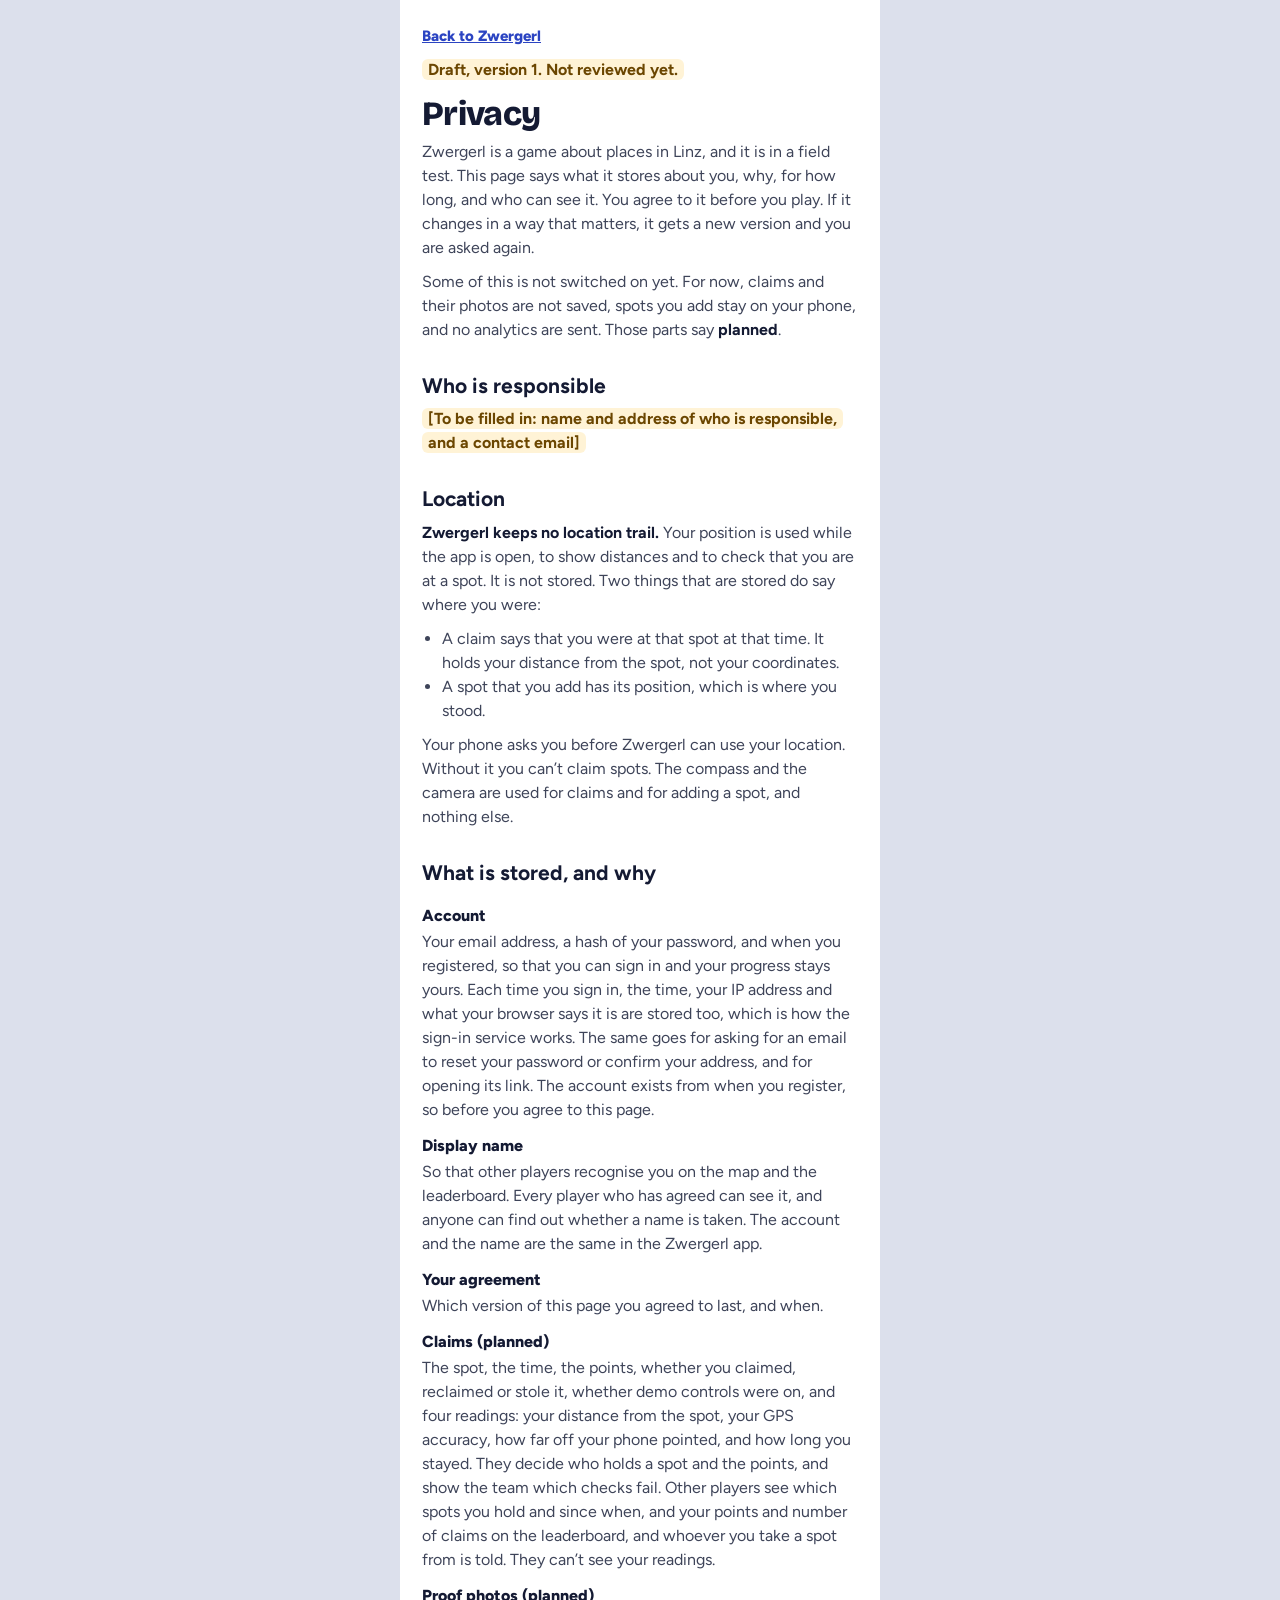
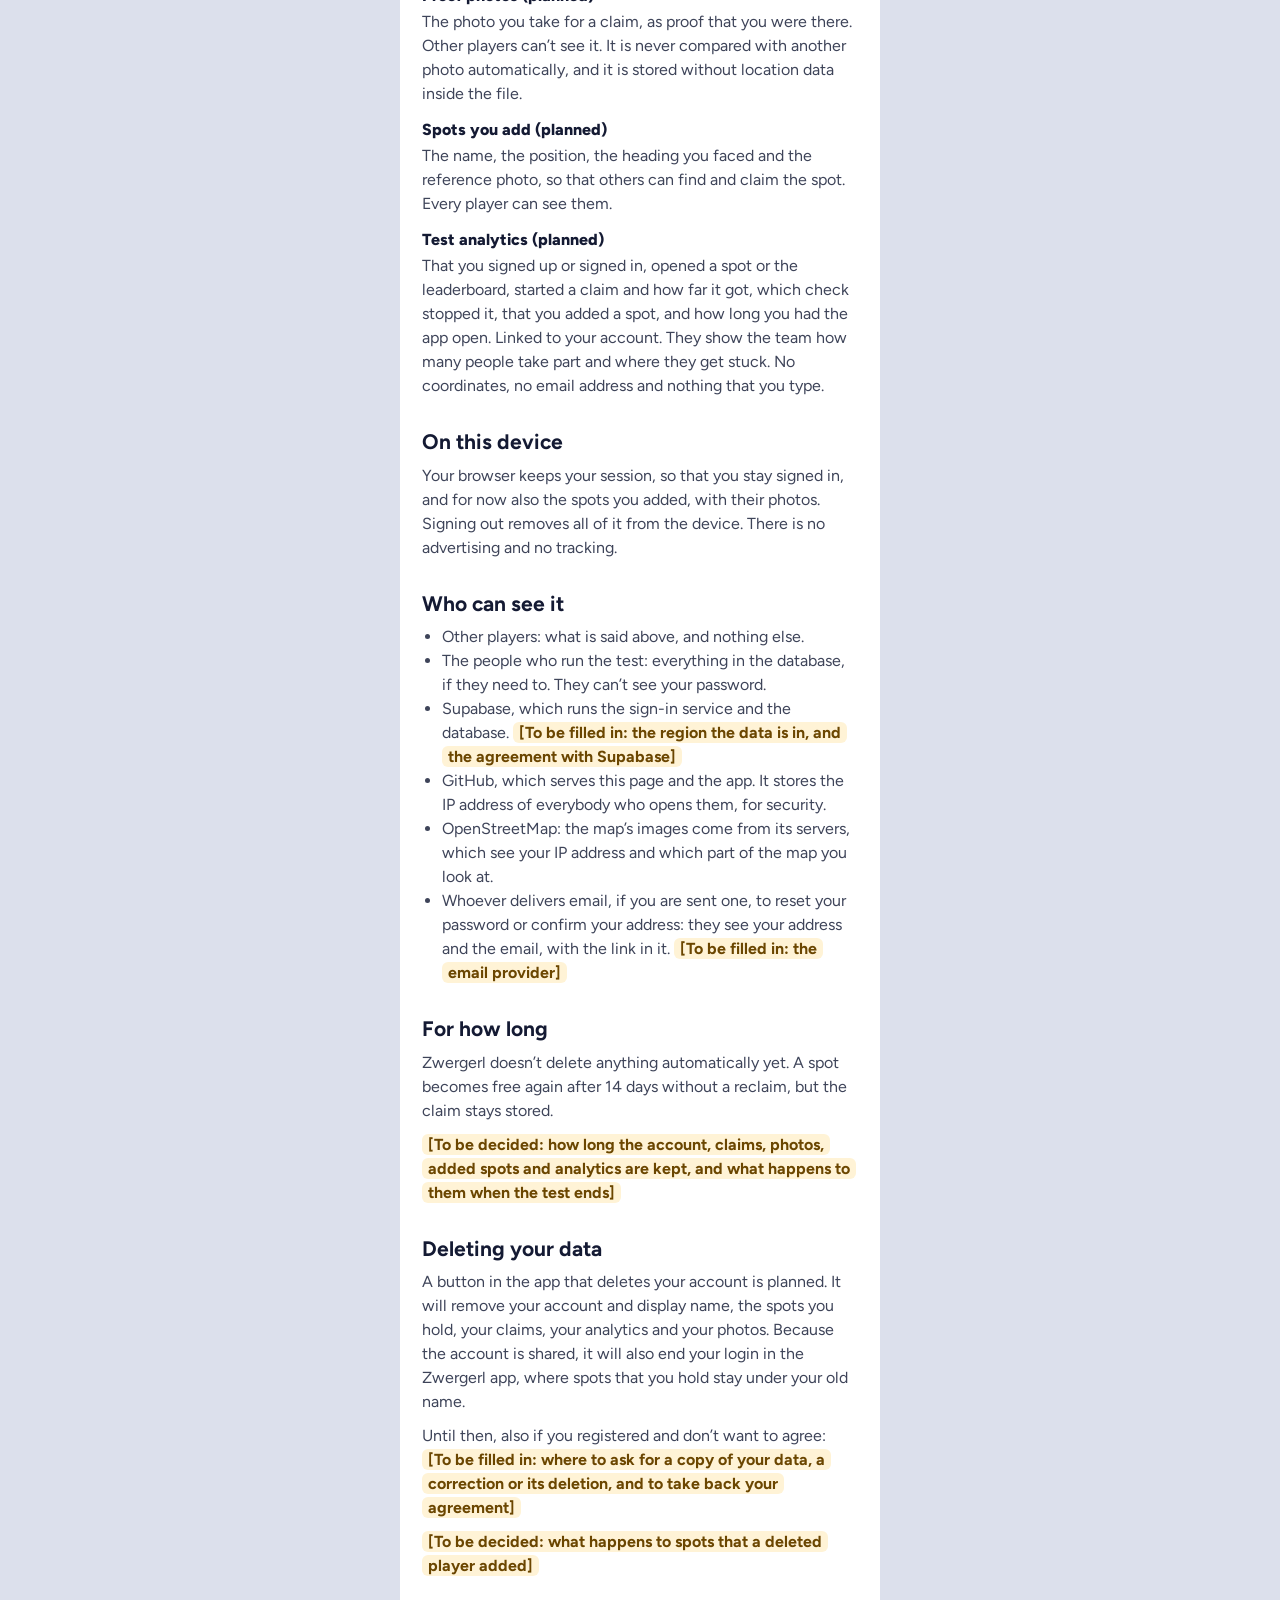
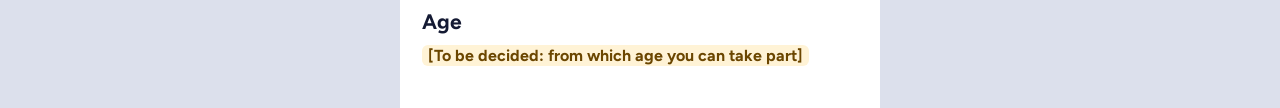
==== commit 5c446883: "Publish b8bd8e3" ====
--- a/privacy.html
+++ b/privacy.html
@@ -7,7 +7,7 @@
 <link rel="icon" href="data:image/svg+xml,%3Csvg xmlns='http://www.w3.org/2000/svg' viewBox='0 0 40 44'%3E%3Cpath d='M20 42C20 42 6 28 6 20a14 14 0 0 1 28 0c0 8-14 22-14 22z' fill='%23FFD21F'/%3E%3Cpath d='M20 1l11 15q-11 4-22 0z' fill='%23E5007D'/%3E%3Ccircle cx='20' cy='24' r='4' fill='%231E3FAE'/%3E%3C/svg%3E">
 <link rel="manifest" href="/manifest.webmanifest">
 <title>Privacy · Zwergerl Linz</title>
-  <link rel="stylesheet" crossorigin href="/assets/styles-Cms2jgOM.css">
+  <link rel="stylesheet" crossorigin href="/assets/styles-BWhXl_pw.css">
 </head>
 <body>
 <main class="privacy">
@@ -15,7 +15,7 @@
   <p><mark>Draft, version 1. Not reviewed yet.</mark></p>
   <h1 class="disp">Privacy</h1>
   <p>Zwergerl is a game about places in Linz, and it is in a field test. This page says what it stores about you, why, for how long, and who can see it. You agree to it before you play. If it changes in a way that matters, it gets a new version and you are asked again.</p>
-  <p>Some of this is not switched on yet. For now, claims, photos and spots you add stay on your phone, and no analytics are sent. Those parts say <strong>planned</strong>.</p>
+  <p>Some of this is not switched on yet. For now, claims and their photos are not saved, spots you add stay on your phone, and no analytics are sent. Those parts say <strong>planned</strong>.</p>
 
   <h2>Who is responsible</h2>
   <p><mark>[To be filled in: name and address of who is responsible, and a contact email]</mark></p>
@@ -47,7 +47,7 @@
   </dl>
 
   <h2>On this device</h2>
-  <p>Your browser keeps your session, so that you stay signed in, and for now also your game: the spots you hold or added, and your photos. Signing out removes all of it from the device. There is no advertising and no tracking.</p>
+  <p>Your browser keeps your session, so that you stay signed in, and for now also the spots you added, with their photos. Signing out removes all of it from the device. There is no advertising and no tracking.</p>
 
   <h2>Who can see it</h2>
   <ul>
--- a/assets/styles-BWhXl_pw.css
+++ b/assets/styles-BWhXl_pw.css
@@ -0,0 +1 @@
+.leaflet-pane,.leaflet-tile,.leaflet-marker-icon,.leaflet-marker-shadow,.leaflet-tile-container,.leaflet-pane>svg,.leaflet-pane>canvas,.leaflet-zoom-box,.leaflet-image-layer,.leaflet-layer{position:absolute;top:0;left:0}.leaflet-container{overflow:hidden}.leaflet-tile,.leaflet-marker-icon,.leaflet-marker-shadow{-webkit-user-select:none;user-select:none;-webkit-user-drag:none}.leaflet-tile::selection{background:0 0}.leaflet-safari .leaflet-tile{image-rendering:-webkit-optimize-contrast}.leaflet-safari .leaflet-tile-container{-webkit-transform-origin:0 0;width:1600px;height:1600px}.leaflet-marker-icon,.leaflet-marker-shadow{display:block}.leaflet-container .leaflet-overlay-pane svg{max-width:none!important;max-height:none!important}.leaflet-container .leaflet-marker-pane img,.leaflet-container .leaflet-shadow-pane img,.leaflet-container .leaflet-tile-pane img,.leaflet-container img.leaflet-image-layer,.leaflet-container .leaflet-tile{width:auto;padding:0;max-width:none!important;max-height:none!important}.leaflet-container img.leaflet-tile{mix-blend-mode:plus-lighter}.leaflet-container.leaflet-touch-zoom{-ms-touch-action:pan-x pan-y;touch-action:pan-x pan-y}.leaflet-container.leaflet-touch-drag{-ms-touch-action:pinch-zoom;touch-action:none;touch-action:pinch-zoom}.leaflet-container.leaflet-touch-drag.leaflet-touch-zoom{-ms-touch-action:none;touch-action:none}.leaflet-container{-webkit-tap-highlight-color:transparent}.leaflet-container a{-webkit-tap-highlight-color:#33b5e566}.leaflet-tile{filter:inherit;visibility:hidden}.leaflet-tile-loaded{visibility:inherit}.leaflet-zoom-box{box-sizing:border-box;z-index:800;width:0;height:0}.leaflet-overlay-pane svg{-moz-user-select:none}.leaflet-pane{z-index:400}.leaflet-tile-pane{z-index:200}.leaflet-overlay-pane{z-index:400}.leaflet-shadow-pane{z-index:500}.leaflet-marker-pane{z-index:600}.leaflet-tooltip-pane{z-index:650}.leaflet-popup-pane{z-index:700}.leaflet-map-pane canvas{z-index:100}.leaflet-map-pane svg{z-index:200}.leaflet-vml-shape{width:1px;height:1px}.lvml{behavior:url(#default#VML);display:inline-block;position:absolute}.leaflet-control{z-index:800;pointer-events:visiblePainted;pointer-events:auto;position:relative}.leaflet-top,.leaflet-bottom{z-index:1000;pointer-events:none;position:absolute}.leaflet-top{top:0}.leaflet-right{right:0}.leaflet-bottom{bottom:0}.leaflet-left{left:0}.leaflet-control{float:left;clear:both}.leaflet-right .leaflet-control{float:right}.leaflet-top .leaflet-control{margin-top:10px}.leaflet-bottom .leaflet-control{margin-bottom:10px}.leaflet-left .leaflet-control{margin-left:10px}.leaflet-right .leaflet-control{margin-right:10px}.leaflet-fade-anim .leaflet-popup{opacity:0;transition:opacity .2s linear}.leaflet-fade-anim .leaflet-map-pane .leaflet-popup{opacity:1}.leaflet-zoom-animated{transform-origin:0 0}svg.leaflet-zoom-animated{will-change:transform}.leaflet-zoom-anim .leaflet-zoom-animated{-webkit-transition:-webkit-transform .25s cubic-bezier(0,0,.25,1);-moz-transition:-moz-transform .25s cubic-bezier(0,0,.25,1);transition:transform .25s cubic-bezier(0,0,.25,1)}.leaflet-zoom-anim .leaflet-tile,.leaflet-pan-anim .leaflet-tile{transition:none}.leaflet-zoom-anim .leaflet-zoom-hide{visibility:hidden}.leaflet-interactive{cursor:pointer}.leaflet-grab{cursor:-webkit-grab;cursor:-moz-grab;cursor:grab}.leaflet-crosshair,.leaflet-crosshair .leaflet-interactive{cursor:crosshair}.leaflet-popup-pane,.leaflet-control{cursor:auto}.leaflet-dragging .leaflet-grab,.leaflet-dragging .leaflet-grab .leaflet-interactive,.leaflet-dragging .leaflet-marker-draggable{cursor:move;cursor:-webkit-grabbing;cursor:-moz-grabbing;cursor:grabbing}.leaflet-marker-icon,.leaflet-marker-shadow,.leaflet-image-layer,.leaflet-pane>svg path,.leaflet-tile-container{pointer-events:none}.leaflet-marker-icon.leaflet-interactive,.leaflet-image-layer.leaflet-interactive,.leaflet-pane>svg path.leaflet-interactive,svg.leaflet-image-layer.leaflet-interactive path{pointer-events:visiblePainted;pointer-events:auto}.leaflet-container{outline-offset:1px;background:#ddd}.leaflet-container a{color:#0078a8}.leaflet-zoom-box{background:#ffffff80;border:2px dotted #38f}.leaflet-container{font-family:Helvetica Neue,Arial,Helvetica,sans-serif;font-size:.75rem;line-height:1.5}.leaflet-bar{border-radius:4px;box-shadow:0 1px 5px #000000a6}.leaflet-bar a{text-align:center;color:#000;background-color:#fff;border-bottom:1px solid #ccc;width:26px;height:26px;line-height:26px;text-decoration:none;display:block}.leaflet-bar a,.leaflet-control-layers-toggle{background-position:50%;background-repeat:no-repeat;display:block}.leaflet-bar a:hover,.leaflet-bar a:focus{background-color:#f4f4f4}.leaflet-bar a:first-child{border-top-left-radius:4px;border-top-right-radius:4px}.leaflet-bar a:last-child{border-bottom:none;border-bottom-right-radius:4px;border-bottom-left-radius:4px}.leaflet-bar a.leaflet-disabled{cursor:default;color:#bbb;background-color:#f4f4f4}.leaflet-touch .leaflet-bar a{width:30px;height:30px;line-height:30px}.leaflet-touch .leaflet-bar a:first-child{border-top-left-radius:2px;border-top-right-radius:2px}.leaflet-touch .leaflet-bar a:last-child{border-bottom-right-radius:2px;border-bottom-left-radius:2px}.leaflet-control-zoom-in,.leaflet-control-zoom-out{text-indent:1px;font:700 18px Lucida Console,Monaco,monospace}.leaflet-touch .leaflet-control-zoom-in,.leaflet-touch .leaflet-control-zoom-out{font-size:22px}.leaflet-control-layers{background:#fff;border-radius:5px;box-shadow:0 1px 5px #0006}.leaflet-control-layers-toggle{background-image:url([data-uri]);width:36px;height:36px}.leaflet-retina .leaflet-control-layers-toggle{background-image:url([data-uri]);background-size:26px 26px}.leaflet-touch .leaflet-control-layers-toggle{width:44px;height:44px}.leaflet-control-layers .leaflet-control-layers-list,.leaflet-control-layers-expanded .leaflet-control-layers-toggle{display:none}.leaflet-control-layers-expanded .leaflet-control-layers-list{display:block;position:relative}.leaflet-control-layers-expanded{color:#333;background:#fff;padding:6px 10px 6px 6px}.leaflet-control-layers-scrollbar{padding-right:5px;overflow:hidden scroll}.leaflet-control-layers-selector{margin-top:2px;position:relative;top:1px}.leaflet-control-layers label{font-size:1.08333em;display:block}.leaflet-control-layers-separator{border-top:1px solid #ddd;height:0;margin:5px -10px 5px -6px}.leaflet-default-icon-path{background-image:url([data-uri])}.leaflet-container .leaflet-control-attribution{background:#fffc;margin:0}.leaflet-control-attribution,.leaflet-control-scale-line{color:#333;padding:0 5px;line-height:1.4}.leaflet-control-attribution a{text-decoration:none}.leaflet-control-attribution a:hover,.leaflet-control-attribution a:focus{text-decoration:underline}.leaflet-attribution-flag{width:1em;height:.6669em;vertical-align:baseline!important;display:inline!important}.leaflet-left .leaflet-control-scale{margin-left:5px}.leaflet-bottom .leaflet-control-scale{margin-bottom:5px}.leaflet-control-scale-line{white-space:nowrap;box-sizing:border-box;text-shadow:1px 1px #fff;background:#fffc;border:2px solid #777;border-top:none;padding:2px 5px 1px;line-height:1.1}.leaflet-control-scale-line:not(:first-child){border-top:2px solid #777;border-bottom:none;margin-top:-2px}.leaflet-control-scale-line:not(:first-child):not(:last-child){border-bottom:2px solid #777}.leaflet-touch .leaflet-control-attribution,.leaflet-touch .leaflet-control-layers,.leaflet-touch .leaflet-bar{box-shadow:none}.leaflet-touch .leaflet-control-layers,.leaflet-touch .leaflet-bar{background-clip:padding-box;border:2px solid #0003}.leaflet-popup{text-align:center;margin-bottom:20px;position:absolute}.leaflet-popup-content-wrapper{text-align:left;border-radius:12px;padding:1px}.leaflet-popup-content{min-height:1px;margin:13px 24px 13px 20px;font-size:1.08333em;line-height:1.3}.leaflet-popup-content p{margin:1.3em 0}.leaflet-popup-tip-container{pointer-events:none;width:40px;height:20px;margin-top:-1px;margin-left:-20px;position:absolute;left:50%;overflow:hidden}.leaflet-popup-tip{pointer-events:auto;width:17px;height:17px;margin:-10px auto 0;padding:1px;transform:rotate(45deg)}.leaflet-popup-content-wrapper,.leaflet-popup-tip{color:#333;background:#fff;box-shadow:0 3px 14px #0006}.leaflet-container a.leaflet-popup-close-button{text-align:center;color:#757575;background:0 0;border:none;width:24px;height:24px;font:16px/24px Tahoma,Verdana,sans-serif;text-decoration:none;position:absolute;top:0;right:0}.leaflet-container a.leaflet-popup-close-button:hover,.leaflet-container a.leaflet-popup-close-button:focus{color:#585858}.leaflet-popup-scrolled{overflow:auto}.leaflet-oldie .leaflet-popup-content-wrapper{-ms-zoom:1}.leaflet-oldie .leaflet-popup-tip{-ms-filter:"progid:DXImageTransform.Microsoft.Matrix(M11=0.70710678, M12=0.70710678, M21=-0.70710678, M22=0.70710678)";width:24px;filter:progid:DXImageTransform.Microsoft.Matrix(M11=.707107, M12=.707107, M21=-.707107, M22=.707107);margin:0 auto}.leaflet-oldie .leaflet-control-zoom,.leaflet-oldie .leaflet-control-layers,.leaflet-oldie .leaflet-popup-content-wrapper,.leaflet-oldie .leaflet-popup-tip{border:1px solid #999}.leaflet-div-icon{background:#fff;border:1px solid #666}.leaflet-tooltip{color:#222;white-space:nowrap;-webkit-user-select:none;user-select:none;pointer-events:none;background-color:#fff;border:1px solid #fff;border-radius:3px;padding:6px;position:absolute;box-shadow:0 1px 3px #0006}.leaflet-tooltip.leaflet-interactive{cursor:pointer;pointer-events:auto}.leaflet-tooltip-top:before,.leaflet-tooltip-bottom:before,.leaflet-tooltip-left:before,.leaflet-tooltip-right:before{pointer-events:none;content:"";background:0 0;border:6px solid #0000;position:absolute}.leaflet-tooltip-bottom{margin-top:6px}.leaflet-tooltip-top{margin-top:-6px}.leaflet-tooltip-bottom:before,.leaflet-tooltip-top:before{margin-left:-6px;left:50%}.leaflet-tooltip-top:before{border-top-color:#fff;margin-bottom:-12px;bottom:0}.leaflet-tooltip-bottom:before{border-bottom-color:#fff;margin-top:-12px;margin-left:-6px;top:0}.leaflet-tooltip-left{margin-left:-6px}.leaflet-tooltip-right{margin-left:6px}.leaflet-tooltip-left:before,.leaflet-tooltip-right:before{margin-top:-6px;top:50%}.leaflet-tooltip-left:before{border-left-color:#fff;margin-right:-12px;right:0}.leaflet-tooltip-right:before{border-right-color:#fff;margin-left:-12px;left:0}@media print{.leaflet-control{-webkit-print-color-adjust:exact;print-color-adjust:exact}}@font-face{font-family:Bricolage Grotesque;font-style:normal;font-weight:600 800;font-display:swap;src:url(/assets/bricolage-grotesque-vietnamese-opsz-normal-D9N6E8K1.woff2)format("woff2");unicode-range:U+102-103,U+110-111,U+128-129,U+168-169,U+1A0-1A1,U+1AF-1B0,U+300-301,U+303-304,U+308-309,U+323,U+329,U+1EA0-1EF9,U+20AB}@font-face{font-family:Bricolage Grotesque;font-style:normal;font-weight:600 800;font-display:swap;src:url(/assets/bricolage-grotesque-latin-ext-opsz-normal-IcJDqblK.woff2)format("woff2");unicode-range:U+100-2BA,U+2BD-2C5,U+2C7-2CC,U+2CE-2D7,U+2DD-2FF,U+304,U+308,U+329,U+1D00-1DBF,U+1E00-1E9F,U+1EF2-1EFF,U+2020,U+20A0-20AB,U+20AD-20C0,U+2113,U+2C60-2C7F,U+A720-A7FF}@font-face{font-family:Bricolage Grotesque;font-style:normal;font-weight:600 800;font-display:swap;src:url(/assets/bricolage-grotesque-latin-opsz-normal-Cre6nC2_.woff2)format("woff2");unicode-range:U+??,U+131,U+152-153,U+2BB-2BC,U+2C6,U+2DA,U+2DC,U+304,U+308,U+329,U+2000-206F,U+20AC,U+2122,U+2191,U+2193,U+2212,U+2215,U+FEFF,U+FFFD}@font-face{font-family:Figtree;font-style:normal;font-weight:400 800;font-display:swap;src:url(/assets/figtree-latin-ext-wght-normal-DCwSJGxG.woff2)format("woff2");unicode-range:U+100-2BA,U+2BD-2C5,U+2C7-2CC,U+2CE-2D7,U+2DD-2FF,U+304,U+308,U+329,U+1D00-1DBF,U+1E00-1E9F,U+1EF2-1EFF,U+2020,U+20A0-20AB,U+20AD-20C0,U+2113,U+2C60-2C7F,U+A720-A7FF}@font-face{font-family:Figtree;font-style:normal;font-weight:400 800;font-display:swap;src:url(/assets/figtree-latin-wght-normal-D_ZTVpCC.woff2)format("woff2");unicode-range:U+??,U+131,U+152-153,U+2BB-2BC,U+2C6,U+2DA,U+2DC,U+304,U+308,U+329,U+2000-206F,U+20AC,U+2122,U+2191,U+2193,U+2212,U+2215,U+FEFF,U+FFFD}:root{--lightningcss-light:initial;--lightningcss-dark: ;color-scheme:light;--blue:#2b44c2;--deep:#1e3fae;--pink:#e5007d;--yellow:#ffd21f;--free:#8e93a3;--up:#d3d6df;--bg:#f3f5fb;--surface:#fff;--soft:#eef0f7;--field:#f8f9fd;--line:#d5d9e6;--line2:#c9cee0;--ink:#141a33;--ink2:#3e4459;--ink3:#565c70;--err:#b3122e;--errbg:#fdecef;--errbd:#f3b7c2;--errfg:#8e0e25;--ok:#1d8a45;--okbg:#e6f4ea;--okfg:#1d6b34;--warnbg:#fff3d6;--warnfg:#6b4600;--warnbd:#f0c36a;--demo:#fff0f7;--demofg:#8a0049;--gembg:#ffe3f1;--ytint:#fff6cc;--cam:#0e1222;--outer:#dce0ec;--display:"Bricolage Grotesque", ui-rounded, "Segoe UI", system-ui, sans-serif;--body:"Figtree", system-ui, -apple-system, "Segoe UI", sans-serif}html,body{height:100%;margin:0}body{padding:env(safe-area-inset-top,0px) 0 env(safe-area-inset-bottom,0px);background:var(--outer);color:var(--ink);font-family:var(--body);-webkit-font-smoothing:antialiased;-webkit-tap-highlight-color:transparent;overscroll-behavior:none;font-size:16px}*{box-sizing:border-box}button,input{font:inherit;color:inherit}button{cursor:pointer}button:disabled{cursor:not-allowed}:focus-visible{outline:3px solid var(--pink);outline-offset:2px}h1,h2,h3,p{margin:0}.app{background:var(--bg);max-width:480px;height:100%;margin:0 auto;position:relative;overflow:hidden}.layer{flex-direction:column;display:flex;position:absolute;inset:0}.scroll{-webkit-overflow-scrolling:touch;overflow-y:auto}.disp{font-family:var(--display);letter-spacing:-.02em;font-weight:800}.btn{background:var(--blue);color:#fff;border:0;border-radius:18px;justify-content:center;align-items:center;gap:10px;width:100%;height:58px;padding:0 16px;font-size:18px;font-weight:800;display:flex}.btn.y{background:var(--yellow);color:var(--ink)}.btn.off{color:#4a4f60;background:#e4e7f0;font-size:17px}.btn2{border:2px solid var(--line2);background:var(--surface);width:100%;height:50px;color:var(--ink);border-radius:16px;justify-content:center;align-items:center;gap:8px;font-size:16px;font-weight:700;display:flex}.demo{border:2px dashed var(--pink);background:var(--demo);width:100%;height:52px;color:var(--demofg);border-radius:16px;justify-content:center;align-items:center;gap:8px;font-size:15px;font-weight:800;display:flex}.circ{background:var(--soft);width:44px;height:44px;color:var(--ink);border:0;border-radius:50%;flex:none;justify-content:center;align-items:center;display:flex}.chip{white-space:nowrap;border-radius:999px;align-items:center;gap:7px;padding:5px 11px;font-size:14px;font-weight:700;display:inline-flex}.field{flex-direction:column;gap:6px;display:flex}.field label{font-size:14px;font-weight:700}.in{border:2px solid var(--line);background:var(--field);height:52px;color:var(--ink);border-radius:14px;width:100%;padding:0 14px;font-size:17px}.in.bad{border-color:var(--err)}.ferr{color:var(--err);font-size:14px;font-weight:600}.alert{background:var(--errbg);border:2px solid var(--errbd);color:var(--errfg);border-radius:14px;align-items:flex-start;gap:10px;padding:12px 14px;font-size:15px;font-weight:600;line-height:1.35;display:flex}.spinner{border:3px solid #ffffff59;border-top-color:#fff;border-radius:50%;flex:none;width:20px;height:20px;animation:.9s linear infinite zspin;display:inline-block}.spinner.dark{border-color:#dde1ee;border-top-color:var(--blue)}@keyframes zspin{to{transform:rotate(360deg)}}@keyframes zpulse{0%{opacity:.75;transform:scale(.5)}to{opacity:0;transform:scale(2.4)}}@keyframes zup{0%{opacity:0;transform:translateY(28px)}to{opacity:1;transform:none}}@keyframes zfade{0%{opacity:0}to{opacity:1}}@keyframes zflash{0%{opacity:.9}to{opacity:0}}@keyframes zpop{0%{opacity:0;transform:scale(.6)}60%{opacity:1;transform:scale(1.08)}to{transform:scale(1)}}@keyframes zshake{0%,to{transform:none}25%{transform:translate(-6px)}75%{transform:translate(6px)}}.zpulse{animation:1.8s ease-out infinite zpulse}.zup{animation:.28s cubic-bezier(.2,.8,.2,1) zup}.zfade{animation:.22s ease-out zfade}.zflash{animation:.5s ease-out forwards zflash}.zpop{animation:.45s cubic-bezier(.2,.8,.2,1) zpop}.zshake{animation:.35s ease-in-out 2 zshake}@media (prefers-reduced-motion:reduce){.zpulse,.zup,.zfade,.zpop,.zshake{animation:none}.spinner{animation-duration:2.5s}}.hero{background:var(--blue);color:#fff;flex:none;padding:52px 28px 76px;position:relative;overflow:hidden}.tp{border:4px solid #fff;border-radius:50% 50% 50% 0;position:absolute;transform:rotate(-45deg)}.authcard{background:var(--surface);border-radius:24px;margin:-48px 16px 16px;padding:20px;position:relative;box-shadow:0 12px 32px #141a331f}.tabs{background:var(--soft);border-radius:14px;grid-template-columns:repeat(2,minmax(0,1fr));gap:4px;padding:4px;display:grid}.tabs button{color:#4a4f60;background:0 0;border:0;border-radius:11px;height:44px;font-size:16px;font-weight:700}.tabs button[aria-pressed=true]{color:var(--ink);background:#fff;box-shadow:0 2px 6px #141a331f}.textlink{color:var(--blue);background:0 0;border:0;padding:10px 4px;font-size:15px;font-weight:800;text-decoration:underline}[data-a=resend]:disabled{color:var(--ink3);text-decoration:none}.consent{color:var(--ink2);flex-direction:column;gap:16px;padding:24px 22px 28px;font-size:16px;line-height:1.45;display:flex}.consent h2,.consent dt,.consent strong{color:var(--ink)}.consent dl{margin:0}.consent dt{font-weight:800}.consent dd{margin:2px 0 14px}.notrail{background:var(--soft);border-radius:18px;gap:12px;padding:14px;display:flex}.notrail svg{flex:none}.tick{background:var(--field);border:2px solid var(--line);min-height:44px;color:var(--ink);border-radius:14px;align-items:flex-start;gap:12px;padding:14px;font-weight:700;display:flex}.tick input{width:24px;height:24px;accent-color:var(--blue);flex:none;margin:0}mark{background:var(--warnbg);color:var(--warnfg);-webkit-box-decoration-break:clone;box-decoration-break:clone;border-radius:6px;padding:1px 6px;font-weight:700}.privacy{background:var(--surface);max-width:480px;min-height:100%;color:var(--ink2);margin:0 auto;padding:24px 22px 40px;font-size:16px;line-height:1.5}.privacy h1{color:var(--ink);margin:14px 0 8px;font-size:34px;line-height:1.05}.privacy h2{color:var(--ink);margin:28px 0 6px;font-size:21px}.privacy strong,.privacy dt{color:var(--ink)}.privacy p+p,.privacy p+ul,.privacy ul+p,.privacy dl+p{margin-top:10px}.privacy ul{margin:0;padding-left:20px}.privacy dt{margin-top:12px;font-weight:800}.privacy dd{margin:2px 0 0}.privacy .textlink{padding-left:0}#map{isolation:isolate;background:#e8ebf3;position:absolute;inset:0}#map>.leaflet-container{height:100%;font-family:var(--body);background:0 0;font-size:16px;line-height:normal}#map .leaflet-control-attribution{font-size:12px}#map .leaflet-bottom{bottom:var(--raised,0px)}#map .leaflet-marker-pane .me{pointer-events:none}#app{pointer-events:none;position:absolute;inset:0}#app>*,.mapui>*{pointer-events:auto}#app>.mapui{pointer-events:none}.pin{background:0 0;border:0;width:44px;height:50px;padding:0;position:absolute}.pinhead{border:2.5px solid #fff;border-radius:50% 50% 50% 0;justify-content:center;align-items:center;width:30px;height:30px;transition:transform .15s;display:flex;position:absolute;top:7px;left:7px}.pindot{border-radius:50%;width:9px;height:9px}.gem{background:var(--pink);border:2px solid #fff;border-radius:2px;width:14px;height:14px;position:absolute;top:0;right:3px;transform:rotate(45deg)}.pinlabel{white-space:nowrap;background:var(--ink);color:#fff;border-radius:10px;padding:5px 10px;font-size:13px;font-weight:700;position:absolute;bottom:52px;left:50%;transform:translate(-50%)}.me{width:44px;height:44px;position:absolute}.me .core{background:var(--deep);border:4px solid #fff;border-radius:50%;width:22px;height:22px;position:absolute;top:11px;left:11px;box-shadow:0 2px 8px #141a3366}.me .halo{background:#2b44c259;border-radius:50%;position:absolute;inset:0}.topbar{background:var(--surface);z-index:20;border-radius:22px;flex-direction:column;gap:6px;padding:10px 10px 12px 16px;display:flex;position:absolute;top:12px;left:12px;right:12px;box-shadow:0 8px 24px #141a3324}.sq{background:var(--soft);width:44px;height:44px;color:var(--ink);border:0;border-radius:14px;flex:none;justify-content:center;align-items:center;display:flex}.sq.demo-b{border:2px dashed var(--pink);background:var(--demo);color:#a3005a}.banner{background:var(--surface);z-index:19;border-radius:18px;align-items:center;gap:12px;padding:12px 12px 12px 14px;display:flex;position:absolute;top:130px;left:12px;right:12px;box-shadow:0 6px 18px #141a331f}.fab{background:var(--surface);border:0;border-radius:16px;justify-content:center;align-items:center;width:50px;height:50px;display:flex;box-shadow:0 6px 16px #141a3329}.bottombar{z-index:14;gap:10px;display:flex;position:absolute;bottom:24px;left:12px;right:12px}.bottombar button{border:0;border-radius:20px;justify-content:center;align-items:center;gap:8px;height:60px;font-size:16px;font-weight:800;display:flex;box-shadow:0 8px 20px #141a3329}.sheet{background:var(--surface);z-index:30;border-radius:28px 28px 0 0;max-height:86%;padding:10px 18px 24px;position:absolute;bottom:0;left:0;right:0;overflow-y:auto;box-shadow:0 -10px 30px #141a332e}.grab{background:var(--line);border-radius:3px;width:44px;height:5px;margin:0 auto 10px}.photo{border-radius:18px;height:150px;position:relative;overflow:hidden}.photo img{object-fit:cover;width:100%;height:100%;position:absolute;inset:0}.cap{color:#fff;background:#141a33c7;border-radius:10px;padding:5px 10px;font-size:13px;font-weight:700;position:absolute;bottom:10px;left:10px}.tiles{grid-template-columns:repeat(3,minmax(0,1fr));gap:8px;margin-top:14px;display:grid}.tile{background:var(--bg);border-radius:14px;min-width:0;padding:10px 12px}.tile .k{color:var(--ink3);text-transform:uppercase;letter-spacing:.06em;font-size:12px;font-weight:700}.tile .v{white-space:nowrap;margin-top:2px;font-size:22px;font-weight:800}.tile .s{color:var(--ink3);font-size:12px;font-weight:600}.scrim{z-index:40;background:#141a3373;border:0;width:100%;position:absolute;inset:0}.panel{z-index:41;border-radius:28px 28px 0 0;max-height:88%;padding:18px 16px 24px;position:absolute;bottom:0;left:0;right:0;overflow-y:auto}.opt{border:2px solid var(--line2);height:44px;color:var(--ink);background:#fff;border-radius:12px;padding:0 14px;font-size:15px;font-weight:700}.opt[aria-pressed=true]{background:var(--ink);color:#fff;border-color:var(--ink)}.toast{z-index:90;background:var(--ink);color:#fff;text-align:center;border-radius:14px;width:max-content;max-width:min(330px,100% - 32px);padding:12px 16px;font-size:15px;font-weight:700;position:absolute;top:132px;left:50%;transform:translate(-50%);box-shadow:0 8px 24px #141a334d}.toast.hot{background:var(--pink)}.flowhead{background:#fff;flex:none;padding:14px 16px 10px;box-shadow:0 2px 10px #141a330f}.steps{grid-template-columns:repeat(5,minmax(0,1fr));gap:5px;margin-top:12px;display:grid}.steps span.bar{border-radius:3px;height:6px;transition:background .3s;display:block}.steps span.lb{margin-top:4px;font-size:12px;display:block}.flowbody{flex-direction:column;flex:1;padding:20px 18px 24px;display:flex;overflow-y:auto}.card{background:#fff;border-radius:24px;padding:24px 20px;box-shadow:0 6px 18px #141a330f}.big{font-family:var(--display);letter-spacing:-.03em;font-weight:800;line-height:1.05}.stepTitle{margin:24px 0 6px;font-size:22px;font-weight:800}.stepText{color:var(--ink2);font-size:16px;line-height:1.45}.grow{flex:1;min-height:12px}.dial{background:var(--bg);touch-action:none;cursor:grab;border:3px solid #dde1ee;border-radius:50%;width:240px;height:240px;margin:0 auto;position:relative}.dial .cd{color:var(--ink3);font-size:14px;font-weight:700;position:absolute}.check{background:#fff;border:2px solid #0000;border-radius:16px;align-items:center;gap:12px;padding:14px;display:flex}.ck{color:#fff;border-radius:50%;flex:none;justify-content:center;align-items:center;width:32px;height:32px;display:flex}.camwin{border-radius:22px;flex:1;min-height:260px;margin:0 10px;position:relative;overflow:hidden}.camwin img{object-fit:cover;width:100%;height:100%;position:absolute;inset:0}.corner{border:0 solid #fff;width:32px;height:32px;position:absolute}.shutter{background:0 0;border:5px solid #fff;border-radius:50%;width:80px;height:80px;padding:5px}.shutter span{background:#fff;border-radius:50%;width:100%;height:100%;display:block}.vh{clip:rect(0 0 0 0);white-space:nowrap;width:1px;height:1px;position:absolute;overflow:hidden}.dirs{grid-template-columns:repeat(4,minmax(0,1fr));gap:8px;display:grid}
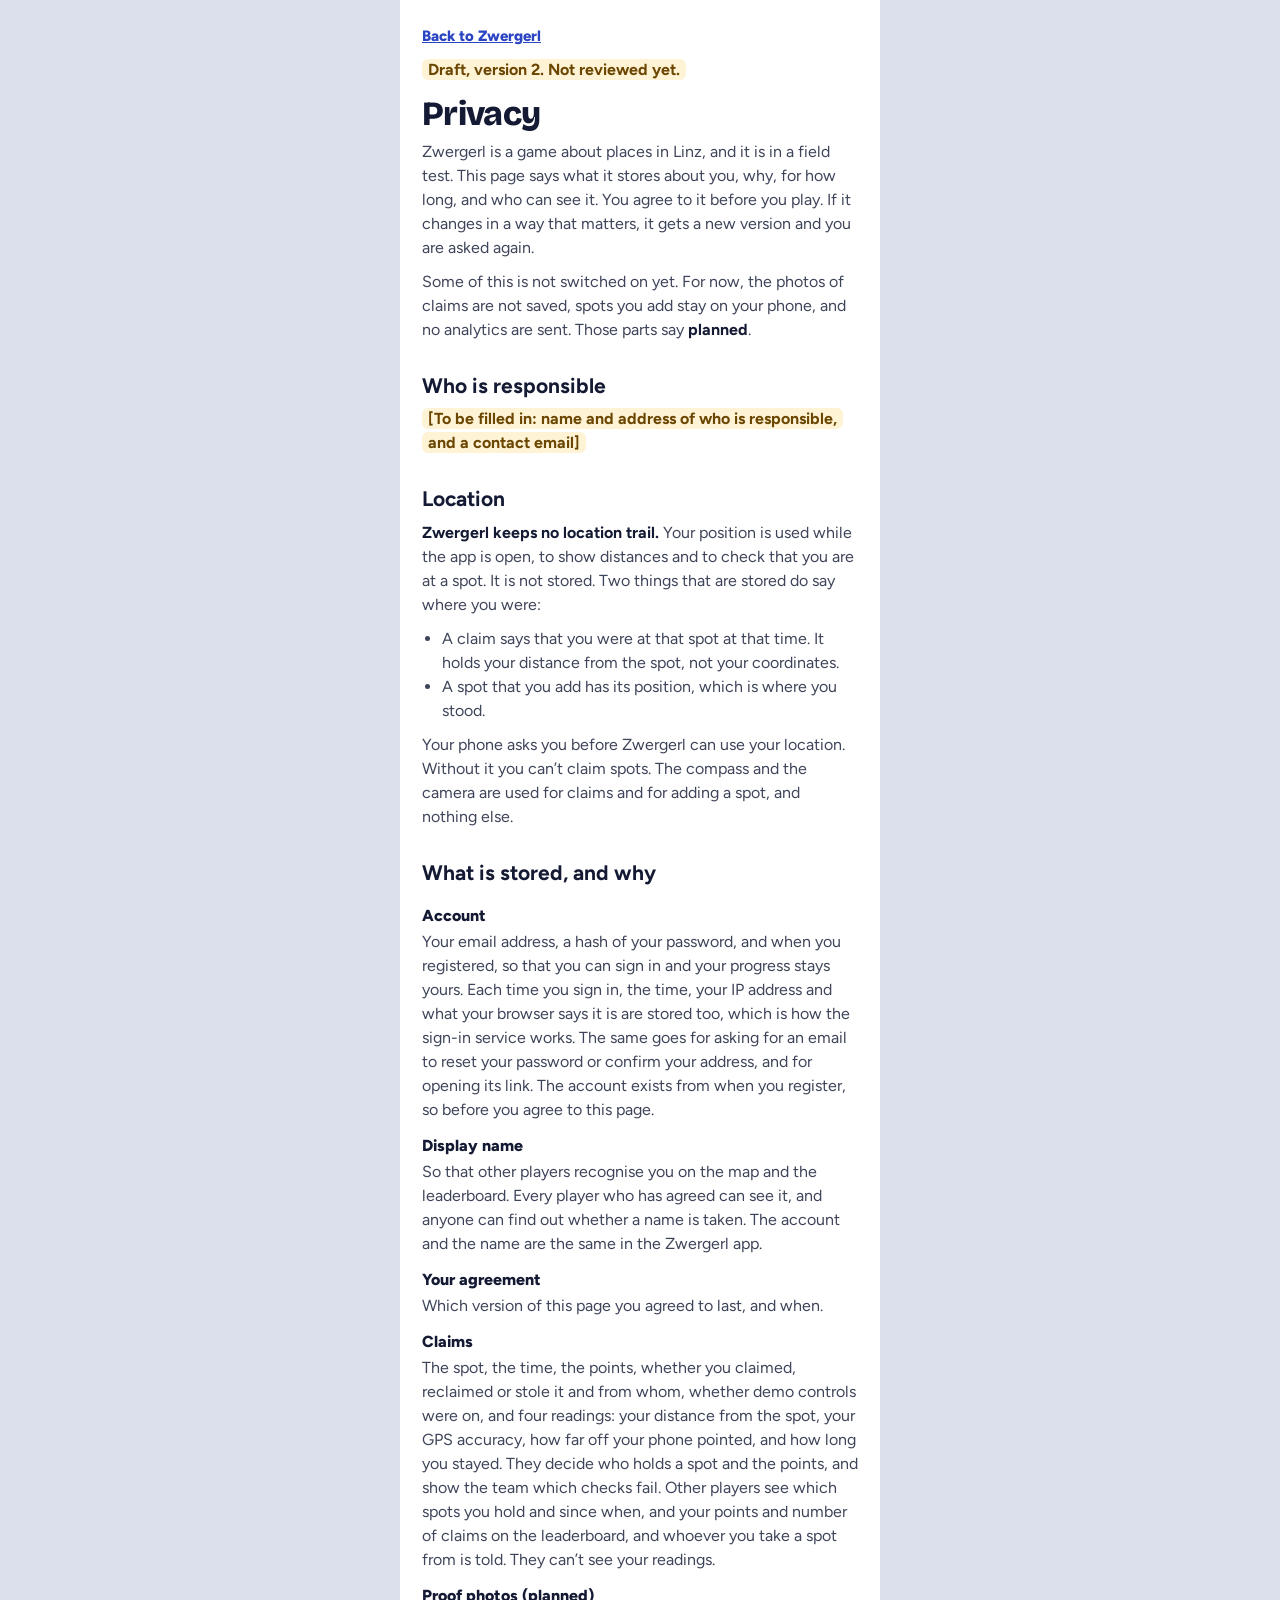
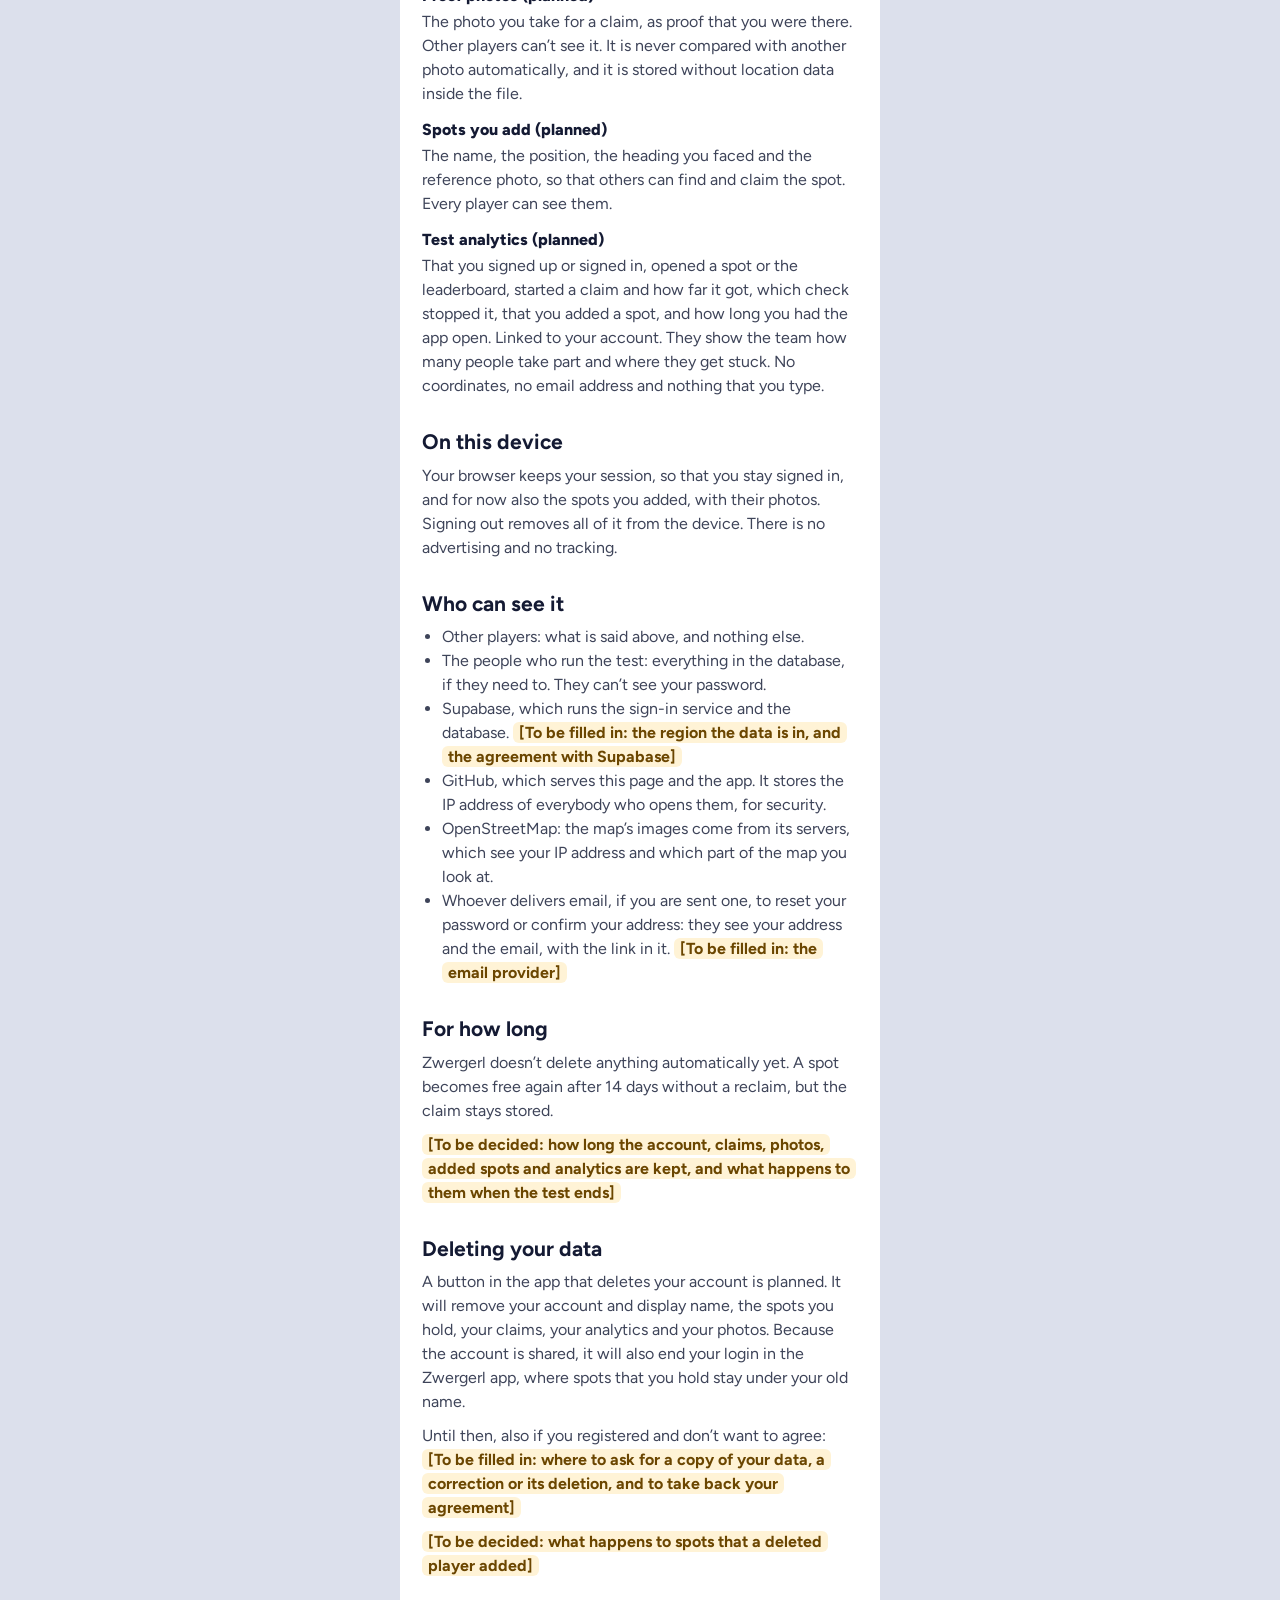
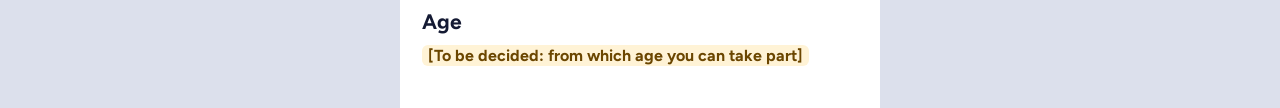
==== commit acb4d781: "Publish 7525bad" ====
--- a/privacy.html
+++ b/privacy.html
@@ -12,10 +12,10 @@
 <body>
 <main class="privacy">
   <p><a class="textlink" href="/">Back to Zwergerl</a></p>
-  <p><mark>Draft, version 1. Not reviewed yet.</mark></p>
+  <p><mark>Draft, version 2. Not reviewed yet.</mark></p>
   <h1 class="disp">Privacy</h1>
   <p>Zwergerl is a game about places in Linz, and it is in a field test. This page says what it stores about you, why, for how long, and who can see it. You agree to it before you play. If it changes in a way that matters, it gets a new version and you are asked again.</p>
-  <p>Some of this is not switched on yet. For now, claims and their photos are not saved, spots you add stay on your phone, and no analytics are sent. Those parts say <strong>planned</strong>.</p>
+  <p>Some of this is not switched on yet. For now, the photos of claims are not saved, spots you add stay on your phone, and no analytics are sent. Those parts say <strong>planned</strong>.</p>
 
   <h2>Who is responsible</h2>
   <p><mark>[To be filled in: name and address of who is responsible, and a contact email]</mark></p>
@@ -36,8 +36,8 @@
     <dd>So that other players recognise you on the map and the leaderboard. Every player who has agreed can see it, and anyone can find out whether a name is taken. The account and the name are the same in the Zwergerl app.</dd>
     <dt>Your agreement</dt>
     <dd>Which version of this page you agreed to last, and when.</dd>
-    <dt>Claims (planned)</dt>
-    <dd>The spot, the time, the points, whether you claimed, reclaimed or stole it, whether demo controls were on, and four readings: your distance from the spot, your GPS accuracy, how far off your phone pointed, and how long you stayed. They decide who holds a spot and the points, and show the team which checks fail. Other players see which spots you hold and since when, and your points and number of claims on the leaderboard, and whoever you take a spot from is told. They can’t see your readings.</dd>
+    <dt>Claims</dt>
+    <dd>The spot, the time, the points, whether you claimed, reclaimed or stole it and from whom, whether demo controls were on, and four readings: your distance from the spot, your GPS accuracy, how far off your phone pointed, and how long you stayed. They decide who holds a spot and the points, and show the team which checks fail. Other players see which spots you hold and since when, and your points and number of claims on the leaderboard, and whoever you take a spot from is told. They can’t see your readings.</dd>
     <dt>Proof photos (planned)</dt>
     <dd>The photo you take for a claim, as proof that you were there. Other players can’t see it. It is never compared with another photo automatically, and it is stored without location data inside the file.</dd>
     <dt>Spots you add (planned)</dt>
